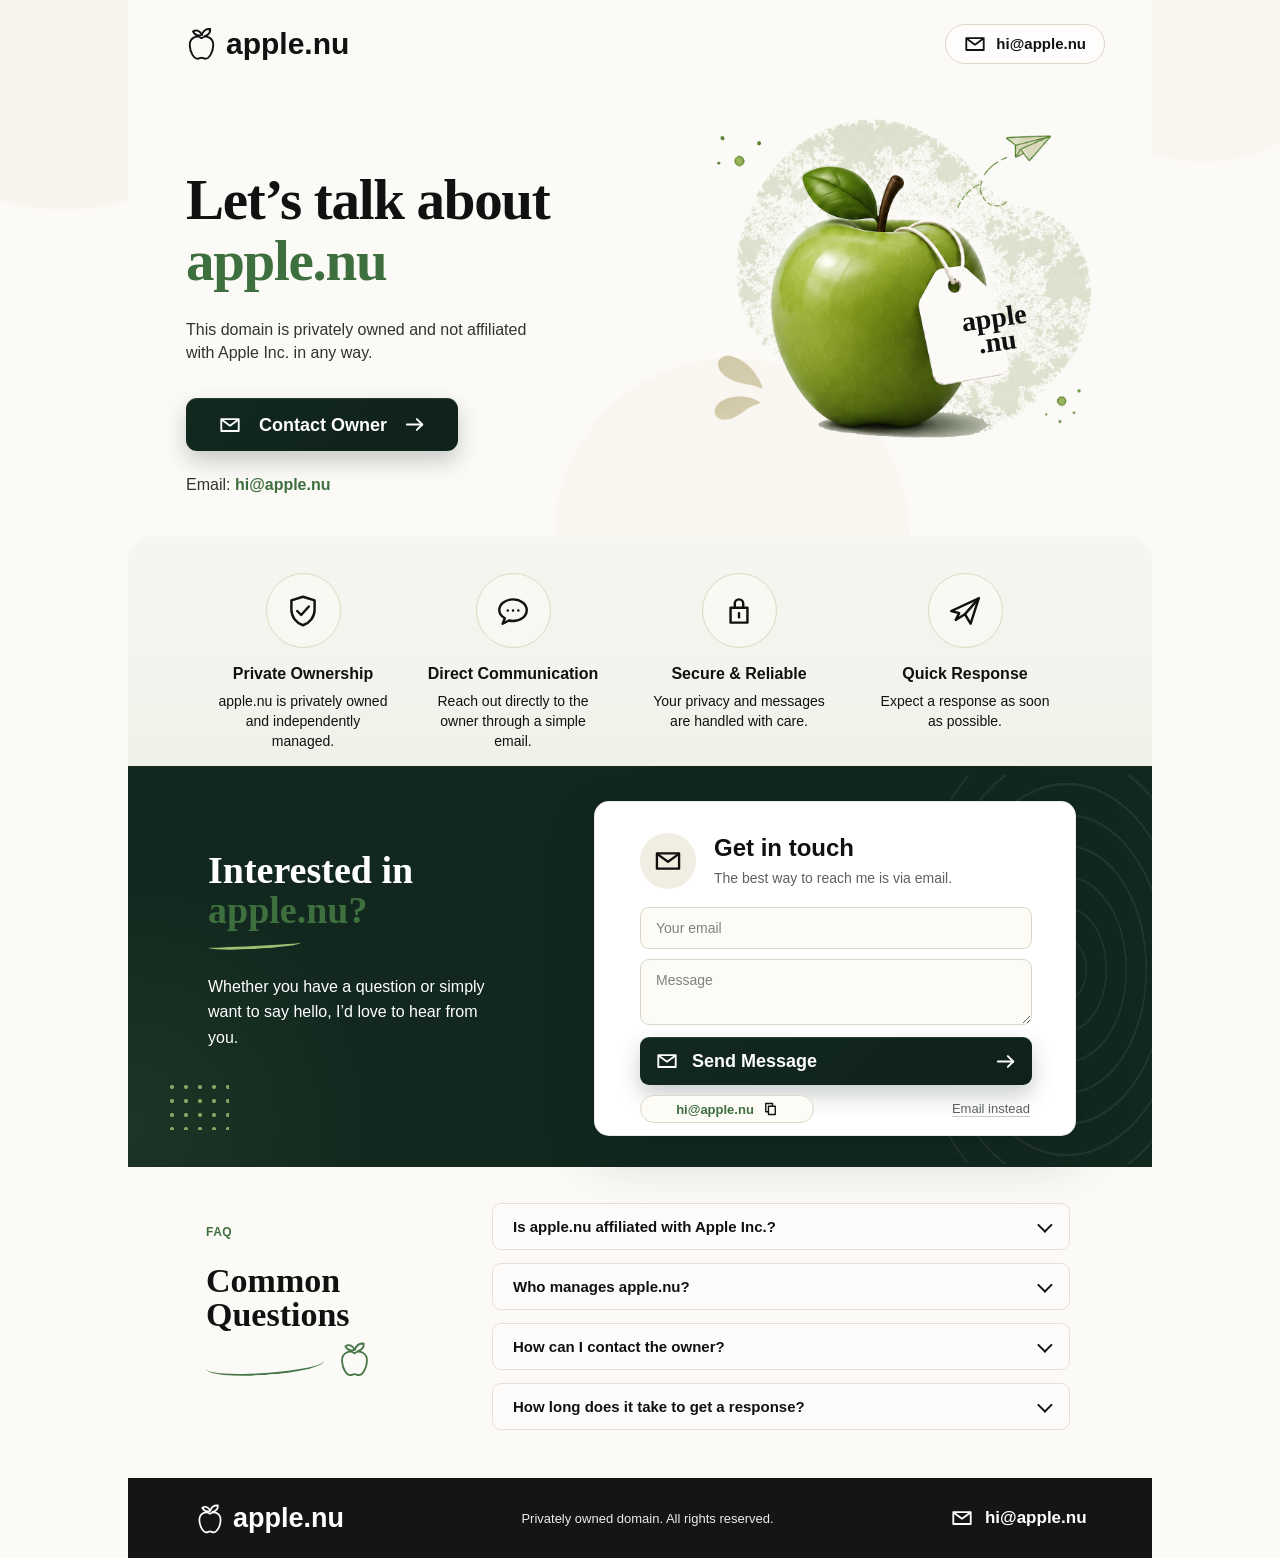
==== index.html @ dae60bd8 "Smooth FAQ accordion animation" ====
<!doctype html>
<html lang="en">
  <head>
    <meta charset="utf-8">
    <meta name="viewport" content="width=device-width, initial-scale=1">
    <meta name="color-scheme" content="light">
    <meta name="description" content="Apple.nu is privately owned and independently managed. Contact the owner directly by email or message.">
    <meta property="og:title" content="Apple.nu">
    <meta property="og:description" content="Apple.nu is privately owned and independently managed. Contact the owner directly.">
    <meta property="og:type" content="website">
    <meta property="og:url" content="https://apple.nu/">
    <meta name="twitter:card" content="summary">
    <meta name="twitter:title" content="Apple.nu">
    <meta name="twitter:description" content="Apple.nu is privately owned and independently managed. Contact the owner directly.">
    <title>Apple.nu</title>
    <link rel="stylesheet" href="style.css">
  </head>
  <body>
    <main class="page-shell">
      <section class="hero-section" aria-labelledby="hero-title">
        <nav class="header-nav" aria-label="Primary">
          <a class="brand-logo" href="/" aria-label="apple.nu home">
            <span class="brand-icon" aria-hidden="true">
              <svg viewBox="0 0 36 40" role="img">
                <path d="M18.7 8.4c1.7-4.1 5-6.2 9.4-5.8.2 4.2-2.2 7.2-6.6 8.2" />
                <path d="M18.7 9.3c-3.4-5-7-6.3-10.6-3.8 2.3 4.1 5.7 5.8 10.6 3.8Z" />
                <path d="M18 13.2c5.5-4.2 14.1-.2 13.6 8.7-.4 7.5-4.5 15.2-9.1 15.2-1.8 0-2.9-1.1-4.5-1.1s-2.7 1.1-4.5 1.1c-4.6 0-8.7-7.7-9.1-15.2-.5-8.9 8.1-12.9 13.6-8.7Z" />
              </svg>
            </span>
            <span>apple.nu</span>
          </a>

          <a class="top-email-pill" href="mailto:hi@apple.nu">
            <span class="mail-icon" aria-hidden="true">
              <svg viewBox="0 0 24 18">
                <path d="M2.5 2.5h19v13h-19z" />
                <path d="m3.5 3.5 8.5 6.2 8.5-6.2" />
              </svg>
            </span>
            <span>hi@apple.nu</span>
          </a>
        </nav>

        <div class="hero-grid">
          <div class="hero-copy">
            <h1 id="hero-title">
              <span class="hero-title-line">Let’s talk about</span>
              <span class="hero-title-domain">apple.nu</span>
            </h1>
            <p class="hero-description">
              This domain is privately owned and not affiliated with Apple Inc. in any way.
            </p>
            <a class="primary-button" href="mailto:hi@apple.nu">
              <span class="mail-icon" aria-hidden="true">
                <svg viewBox="0 0 24 18">
                  <path d="M2.5 2.5h19v13h-19z" />
                  <path d="m3.5 3.5 8.5 6.2 8.5-6.2" />
                </svg>
              </span>
              <span>Contact Owner</span>
              <span class="arrow-icon" aria-hidden="true">
                <svg viewBox="0 0 22 18">
                  <path d="M2 9h17" />
                  <path d="m13 3 6 6-6 6" />
                </svg>
              </span>
            </a>
            <p class="email-inline">Email: <a href="mailto:hi@apple.nu">hi@apple.nu</a></p>
          </div>

          <figure class="hero-illustration">
            <img src="src/assets/hero-illustration.png" alt="Green apple illustration with a paper tag">
            <span class="tag-text" aria-hidden="true">apple<br>.nu</span>
          </figure>
        </div>
      </section>

      <section class="trust-feature-band" aria-label="Trust features">
        <div class="feature-grid">
          <article class="feature-card">
            <span class="feature-icon" aria-hidden="true">
              <svg viewBox="0 0 36 36">
                <path d="M18 4.5 29 8v8.8c0 6.5-4.4 12.4-11 14.7-6.6-2.3-11-8.2-11-14.7V8l11-3.5Z" />
                <path d="m12.5 18 3.8 3.8 7.2-8.1" />
              </svg>
            </span>
            <h2>Private Ownership</h2>
            <p>apple.nu is privately owned and independently managed.</p>
          </article>

          <article class="feature-card">
            <span class="feature-icon" aria-hidden="true">
              <svg viewBox="0 0 36 36">
                <path d="M18 7c7.2 0 13 4.6 13 10.3 0 5.6-5.8 10.2-13 10.2-1.3 0-2.6-.1-3.8-.5l-6 3 2.1-5.1C7.1 23 5 20.3 5 17.3 5 11.6 10.8 7 18 7Z" />
                <path d="M13 17.5h.1M18 17.5h.1M23 17.5h.1" />
              </svg>
            </span>
            <h2>Direct Communication</h2>
            <p>Reach out directly to the owner through a simple email.</p>
          </article>

          <article class="feature-card">
            <span class="feature-icon" aria-hidden="true">
              <svg viewBox="0 0 36 36">
                <path d="M10 15h16v14H10z" />
                <path d="M14 15v-4a4 4 0 0 1 8 0v4" />
                <path d="M18 20v4" />
              </svg>
            </span>
            <h2>Secure &amp; Reliable</h2>
            <p>Your privacy and messages are handled with care.</p>
          </article>

          <article class="feature-card">
            <span class="feature-icon" aria-hidden="true">
              <svg viewBox="0 0 36 36">
                <path d="m5 18 26-12-7.7 24-5.4-9-8.7 5.4L12.5 20 5 18Z" />
                <path d="m18 21 13-15" />
              </svg>
            </span>
            <h2>Quick Response</h2>
            <p>Expect a response as soon as possible.</p>
          </article>
        </div>
      </section>

      <section class="dark-contact-section" aria-labelledby="dark-contact-title">
        <div class="dark-dots" aria-hidden="true"></div>
        <div class="contour-lines" aria-hidden="true"></div>
        <div class="dark-copy-block">
          <h2 id="dark-contact-title">Interested in <span>apple.nu?</span></h2>
          <span class="hand-underline" aria-hidden="true"></span>
          <p>Whether you have a question or simply want to say hello, I’d love to hear from you.</p>
        </div>

        <article class="contact-card" aria-labelledby="contact-card-title">
          <div class="contact-card-header">
            <span class="card-icon-circle" aria-hidden="true">
              <svg viewBox="0 0 24 18">
                <path d="M2.5 2.5h19v13h-19z" />
                <path d="m3.5 3.5 8.5 6.2 8.5-6.2" />
              </svg>
            </span>
            <div>
              <h2 id="contact-card-title">Get in touch</h2>
              <p>The best way to reach me is via email.</p>
            </div>
          </div>

          <form class="netlify-contact-form" name="contact" method="POST" data-netlify="true" netlify-honeypot="bot-field">
            <input type="hidden" name="form-name" value="contact">
            <p class="bot-field">
              <label>Leave this field empty <input name="bot-field"></label>
            </p>

            <div class="form-group">
              <label class="visually-hidden" for="contact-email">Your email</label>
              <input class="premium-input" id="contact-email" name="email" type="email" autocomplete="email" placeholder="Your email" required>
            </div>

            <div class="form-group">
              <label class="visually-hidden" for="contact-message">Message</label>
              <textarea class="premium-input premium-textarea" id="contact-message" name="message" placeholder="Message" required></textarea>
            </div>

            <button class="send-email-button" type="submit">
              <span class="mail-icon" aria-hidden="true">
                <svg viewBox="0 0 24 18">
                  <path d="M2.5 2.5h19v13h-19z" />
                  <path d="m3.5 3.5 8.5 6.2 8.5-6.2" />
                </svg>
              </span>
              <span>Send Message</span>
              <span class="arrow-icon" aria-hidden="true">
                <svg viewBox="0 0 22 18">
                  <path d="M2 9h17" />
                  <path d="m13 3 6 6-6 6" />
                </svg>
              </span>
            </button>
          </form>

          <div class="contact-card-footer">
            <button class="email-copy-field" type="button" data-copy-email="hi@apple.nu" aria-label="Copy hi@apple.nu">
              <span class="copy-email-text" aria-live="polite">hi@apple.nu</span>
              <span class="copy-icon" aria-hidden="true">
                <svg viewBox="0 0 22 22">
                  <path d="M8 7h10v12H8z" />
                  <path d="M4 3h10v4M4 3v12h4" />
                </svg>
              </span>
            </button>
            <a class="mailto-fallback" href="mailto:hi@apple.nu">Email instead</a>
          </div>
        </article>
      </section>

      <section class="faq-section" aria-labelledby="faq-title">
        <div class="faq-title-block">
          <p>FAQ</p>
          <h2 id="faq-title">Common Questions</h2>
          <span class="faq-scribble" aria-hidden="true"></span>
          <span class="faq-apple" aria-hidden="true">
            <svg viewBox="0 0 36 40">
              <path d="M18.7 8.4c1.7-4.1 5-6.2 9.4-5.8.2 4.2-2.2 7.2-6.6 8.2" />
              <path d="M18.7 9.3c-3.4-5-7-6.3-10.6-3.8 2.3 4.1 5.7 5.8 10.6 3.8Z" />
              <path d="M18 13.2c5.5-4.2 14.1-.2 13.6 8.7-.4 7.5-4.5 15.2-9.1 15.2-1.8 0-2.9-1.1-4.5-1.1s-2.7 1.1-4.5 1.1c-4.6 0-8.7-7.7-9.1-15.2-.5-8.9 8.1-12.9 13.6-8.7Z" />
            </svg>
          </span>
        </div>

        <div class="faq-list">
          <details class="faq-item" data-faq-item>
            <summary class="faq-question">Is apple.nu affiliated with Apple Inc.?</summary>
            <div class="faq-answer" data-faq-answer>
              <p>No. apple.nu is privately owned and is not affiliated with Apple Inc. in any way.</p>
            </div>
          </details>
          <details class="faq-item" data-faq-item>
            <summary class="faq-question">Who manages apple.nu?</summary>
            <div class="faq-answer" data-faq-answer>
              <p>The domain is privately owned and independently managed.</p>
            </div>
          </details>
          <details class="faq-item" data-faq-item>
            <summary class="faq-question">How can I contact the owner?</summary>
            <div class="faq-answer" data-faq-answer>
              <p>Send an email to hi@apple.nu and your message will reach the owner directly.</p>
            </div>
          </details>
          <details class="faq-item" data-faq-item>
            <summary class="faq-question">How long does it take to get a response?</summary>
            <div class="faq-answer" data-faq-answer>
              <p>Response time can vary, but messages are reviewed as soon as possible.</p>
            </div>
          </details>
        </div>
      </section>

      <footer class="site-footer">
        <a class="footer-brand" href="/" aria-label="apple.nu home">
          <span class="brand-icon" aria-hidden="true">
            <svg viewBox="0 0 36 40" role="img">
              <path d="M18.7 8.4c1.7-4.1 5-6.2 9.4-5.8.2 4.2-2.2 7.2-6.6 8.2" />
              <path d="M18.7 9.3c-3.4-5-7-6.3-10.6-3.8 2.3 4.1 5.7 5.8 10.6 3.8Z" />
              <path d="M18 13.2c5.5-4.2 14.1-.2 13.6 8.7-.4 7.5-4.5 15.2-9.1 15.2-1.8 0-2.9-1.1-4.5-1.1s-2.7 1.1-4.5 1.1c-4.6 0-8.7-7.7-9.1-15.2-.5-8.9 8.1-12.9 13.6-8.7Z" />
            </svg>
          </span>
          <span>apple.nu</span>
        </a>
        <p>Privately owned domain. All rights reserved.</p>
        <a class="footer-email" href="mailto:hi@apple.nu">
          <span class="mail-icon" aria-hidden="true">
            <svg viewBox="0 0 24 18">
              <path d="M2.5 2.5h19v13h-19z" />
              <path d="m3.5 3.5 8.5 6.2 8.5-6.2" />
            </svg>
          </span>
          <span>hi@apple.nu</span>
        </a>
      </footer>
    </main>
    <script>
      const copyEmailButton = document.querySelector("[data-copy-email]");

      if (copyEmailButton) {
        const email = copyEmailButton.dataset.copyEmail;
        const label = copyEmailButton.querySelector(".copy-email-text");
        let resetTimer;

        copyEmailButton.addEventListener("click", async () => {
          if (navigator.clipboard && window.isSecureContext) {
            try {
              await navigator.clipboard.writeText(email);
              label.textContent = "Copied";
              window.clearTimeout(resetTimer);
              resetTimer = window.setTimeout(() => {
                label.textContent = email;
              }, 1800);
              return;
            } catch (error) {
              label.textContent = email;
            }
          }

          window.location.href = `mailto:${email}`;
        });
      }

      const faqItems = Array.from(document.querySelectorAll("[data-faq-item]"));
      const reducedMotion = window.matchMedia("(prefers-reduced-motion: reduce)");

      const closeFaq = (item) => {
        const answer = item.querySelector("[data-faq-answer]");
        if (!answer || !item.open) return Promise.resolve();

        return new Promise((resolve) => {
          let fallbackTimer;
          let onTransitionEnd = () => {};

          const finishClose = () => {
            window.clearTimeout(fallbackTimer);
            answer.removeEventListener("transitionend", onTransitionEnd);
            item.removeAttribute("open");
            item.removeAttribute("data-faq-animating");
            answer.style.height = "";
            answer.style.opacity = "";
            answer.style.transform = "";
            resolve();
          };

          onTransitionEnd = (event) => {
            if (event.propertyName === "height") {
              finishClose();
            }
          };

          if (reducedMotion.matches) {
            finishClose();
            return;
          }

          item.setAttribute("data-faq-animating", "closing");
          answer.style.height = `${answer.scrollHeight}px`;
          answer.style.opacity = "1";
          answer.style.transform = "translateY(0)";

          answer.addEventListener("transitionend", onTransitionEnd);

          requestAnimationFrame(() => {
            answer.style.height = "0px";
            answer.style.opacity = "0";
            answer.style.transform = "translateY(-4px)";
          });

          fallbackTimer = window.setTimeout(finishClose, 360);
        });
      };

      const openFaq = (item) => {
        const answer = item.querySelector("[data-faq-answer]");
        if (!answer || item.open) return Promise.resolve();

        return new Promise((resolve) => {
          let fallbackTimer;
          let onTransitionEnd = () => {};

          const finishOpen = () => {
            window.clearTimeout(fallbackTimer);
            answer.removeEventListener("transitionend", onTransitionEnd);
            item.removeAttribute("data-faq-animating");
            answer.style.height = "auto";
            answer.style.opacity = "";
            answer.style.transform = "";
            resolve();
          };

          onTransitionEnd = (event) => {
            if (event.propertyName === "height") {
              finishOpen();
            }
          };

          item.setAttribute("open", "");

          if (reducedMotion.matches) {
            finishOpen();
            return;
          }

          item.setAttribute("data-faq-animating", "opening");
          answer.style.height = "0px";
          answer.style.opacity = "0";
          answer.style.transform = "translateY(-4px)";

          answer.addEventListener("transitionend", onTransitionEnd);

          requestAnimationFrame(() => {
            answer.style.height = `${answer.scrollHeight}px`;
            answer.style.opacity = "1";
            answer.style.transform = "translateY(0)";
          });

          fallbackTimer = window.setTimeout(finishOpen, 360);
        });
      };

      let faqAnimationQueue = Promise.resolve();

      faqItems.forEach((item) => {
        const summary = item.querySelector("summary");
        if (!summary) return;

        summary.addEventListener("click", (event) => {
          event.preventDefault();

          faqAnimationQueue = faqAnimationQueue.then(async () => {
            const otherOpenItems = faqItems.filter((otherItem) => otherItem !== item && otherItem.open);
            await Promise.all(otherOpenItems.map(closeFaq));

            if (item.open) {
              await closeFaq(item);
            } else {
              await openFaq(item);
            }
          });
        });
      });
    </script>
  </body>
</html>
---- style.css ----
:root {
  --color-bg: #fcfaf7;
  --color-bg-warm: #f8f3ec;
  --color-surface: #ffffff;
  --color-surface-warm: #f9f8f3;
  --color-feature-band: #f0f2ea;
  --color-feature-band-alt: #e9eee1;
  --color-dark: #12281f;
  --color-dark-alt: #0e211a;
  --color-dark-sample: #172a23;
  --color-footer: #141515;
  --color-text: #111111;
  --color-text-soft: #2e3431;
  --color-text-muted: #5c625d;
  --color-text-inverse: #ffffff;
  --color-green: #3e6f3e;
  --color-green-dark: #143427;
  --color-green-light: #9bc172;
  --color-green-pale: #dde7d1;
  --color-beige: #f1ede3;
  --color-beige-border: #dad8c9;
  --color-paper: #fdfbf6;
  --color-accent-blue: #9ab7c5;
  --color-border: rgba(21, 38, 30, 0.14);
  --color-border-light: rgba(0, 0, 0, 0.08);
  --font-display: Georgia, "Times New Roman", Times, serif;
  --font-body: -apple-system, BlinkMacSystemFont, "Segoe UI", Roboto, Helvetica, Arial, sans-serif;
  --radius-xs: 8px;
  --radius-sm: 12px;
  --radius-md: 16px;
  --radius-lg: 24px;
  --radius-xl: 30px;
  --radius-pill: 999px;
  --shadow-soft: 0 10px 35px rgba(15, 35, 26, 0.08);
  --shadow-card: 0 20px 55px rgba(10, 25, 20, 0.18), 0 2px 8px rgba(0, 0, 0, 0.06);
  --shadow-button: 0 10px 22px rgba(8, 32, 22, 0.22), inset 0 1px 0 rgba(255, 255, 255, 0.1);
  color: var(--color-text);
  background: var(--color-bg);
  font-family: var(--font-body);
  font-size: 16px;
  text-rendering: optimizeLegibility;
  -webkit-font-smoothing: antialiased;
}

* {
  box-sizing: border-box;
}

html {
  min-height: 100%;
  background: var(--color-bg);
}

body {
  min-height: 100vh;
  margin: 0;
  background:
    radial-gradient(circle at 5% 0%, rgba(248, 243, 236, 0.88) 0 13rem, transparent 13.2rem),
    radial-gradient(circle at 94% 0%, rgba(248, 243, 236, 0.74) 0 10rem, transparent 10.2rem),
    var(--color-bg);
}

a {
  color: inherit;
}

svg {
  display: block;
  width: 100%;
  height: 100%;
  fill: none;
  stroke: currentColor;
  stroke-width: 2;
  stroke-linecap: round;
  stroke-linejoin: round;
}

.page-shell {
  width: min(100%, 1024px);
  margin: 0 auto;
  overflow: hidden;
  background: var(--color-bg);
}

.hero-section {
  position: relative;
  height: 536px;
  padding: 23px 47px 42px 58px;
  background:
    radial-gradient(circle at 59% 100%, rgba(248, 243, 236, 0.62) 0 11rem, transparent 11.2rem),
    var(--color-bg);
}

.header-nav {
  height: 42px;
  display: flex;
  align-items: center;
  justify-content: space-between;
}

.brand-logo,
.footer-brand {
  display: inline-flex;
  align-items: center;
  gap: 9px;
  color: var(--color-text);
  font-size: 30px;
  font-weight: 800;
  line-height: 1;
  letter-spacing: 0;
  text-decoration: none;
}

.brand-icon {
  width: 31px;
  height: 38px;
  flex: 0 0 auto;
}

.brand-icon svg {
  stroke-width: 2.2;
}

.top-email-pill {
  min-width: 151px;
  min-height: 40px;
  display: inline-flex;
  align-items: center;
  justify-content: center;
  gap: 10px;
  padding: 0 18px;
  border: 1px solid var(--color-beige-border);
  border-radius: var(--radius-pill);
  color: var(--color-text);
  font-size: 15px;
  font-weight: 700;
  line-height: 1.2;
  text-decoration: none;
  background: rgba(255, 255, 255, 0.48);
}

.mail-icon {
  width: 22px;
  height: 18px;
  flex: 0 0 auto;
}

.hero-grid {
  display: grid;
  grid-template-columns: 430px 430px;
  gap: 60px;
  align-items: start;
  margin-top: 104px;
}

.hero-copy {
  width: 430px;
}

.hero-copy h1 {
  width: 425px;
  margin: 0;
  color: var(--color-text);
  font-family: var(--font-display);
  font-size: 57px;
  font-weight: 800;
  line-height: 1.07;
  letter-spacing: -1.3px;
}

.hero-copy h1 span {
  display: block;
}

.hero-title-line {
  white-space: nowrap;
}

.hero-title-domain,
.dark-copy-block h2 span,
.email-inline a,
.faq-title-block p {
  color: var(--color-green);
}

.hero-description {
  width: 370px;
  margin: 27px 0 0;
  color: var(--color-text-soft);
  font-size: 16px;
  font-weight: 400;
  line-height: 1.45;
}

.primary-button,
.send-email-button {
  display: inline-flex;
  align-items: center;
  justify-content: center;
  border: 0;
  border-radius: 11px;
  background: linear-gradient(135deg, var(--color-dark), var(--color-dark-alt));
  box-shadow: var(--shadow-button);
  color: var(--color-text-inverse);
  font-family: var(--font-body);
  font-size: 18px;
  font-weight: 700;
  line-height: 1;
  text-decoration: none;
  cursor: pointer;
  transition: transform 160ms ease, box-shadow 160ms ease, opacity 160ms ease;
}

.primary-button {
  width: 272px;
  height: 53px;
  gap: 18px;
  margin-top: 34px;
}

.arrow-icon {
  width: 20px;
  height: 19px;
  flex: 0 0 auto;
}

.primary-button:hover,
.send-email-button:hover,
.top-email-pill:hover,
.footer-email:hover,
.email-copy-field:hover {
  transform: translateY(-2px);
}

.primary-button:active,
.send-email-button:active,
.top-email-pill:active,
.footer-email:active,
.email-copy-field:active {
  transform: translateY(1px) scale(0.99);
  opacity: 0.92;
}

.primary-button:focus-visible,
.send-email-button:focus-visible,
.top-email-pill:focus-visible,
.footer-email:focus-visible,
.email-copy-field:focus-visible,
.premium-input:focus-visible,
.brand-logo:focus-visible,
.footer-brand:focus-visible,
.email-inline a:focus-visible {
  outline: 3px solid rgba(74, 119, 68, 0.35);
  outline-offset: 3px;
}

.email-inline {
  margin: 24px 0 0;
  color: var(--color-text-soft);
  font-size: 16px;
  line-height: 1.25;
}

.email-inline a {
  font-weight: 700;
  text-decoration: none;
}

.hero-illustration {
  position: relative;
  width: 430px;
  height: 355px;
  margin: -54px 0 0;
}

.hero-illustration img {
  position: absolute;
  inset: -44px -18px auto auto;
  width: 455px;
  height: 455px;
  object-fit: contain;
}

.tag-text {
  position: absolute;
  right: 78px;
  top: 191px;
  transform: rotate(-8deg);
  color: var(--color-text);
  font-family: var(--font-display);
  font-size: 28px;
  font-weight: 800;
  line-height: 0.85;
  letter-spacing: 0;
  text-align: center;
  pointer-events: none;
}

.trust-feature-band {
  height: 230px;
  padding: 37px 89px 42px 85px;
  border-radius: var(--radius-lg) var(--radius-lg) 0 0;
  background:
    linear-gradient(180deg, rgba(255, 255, 255, 0.32), transparent),
    var(--color-feature-band);
}

.feature-grid {
  display: grid;
  grid-template-columns: 160px 176px 176px 160px;
  gap: 50px;
  align-items: start;
}

.feature-card {
  display: grid;
  justify-items: center;
  text-align: center;
}

.feature-icon {
  width: 75px;
  height: 75px;
  display: grid;
  place-items: center;
  border: 1px solid #d8ddbf;
  border-radius: var(--radius-pill);
  background: rgba(253, 251, 246, 0.62);
  color: var(--color-text);
}

.feature-icon svg {
  width: 38px;
  height: 38px;
  stroke-width: 2.3;
}

.feature-card h2 {
  margin: 17px 0 0;
  color: var(--color-text);
  font-size: 16px;
  font-weight: 800;
  line-height: 1.15;
}

.feature-card p {
  width: 180px;
  margin: 9px 0 0;
  color: var(--color-text);
  font-size: 14px;
  line-height: 1.42;
}

.dark-contact-section {
  position: relative;
  height: 401px;
  display: grid;
  grid-template-columns: 320px 482px;
  gap: 66px;
  padding: 35px 76px 31px 80px;
  background:
    radial-gradient(circle at 0% 90%, rgba(155, 193, 114, 0.08), transparent 16rem),
    var(--color-dark);
  color: var(--color-text-inverse);
}

.dark-copy-block {
  margin-top: 50px;
}

.dark-copy-block h2 {
  width: 285px;
  margin: 0;
  font-family: var(--font-display);
  font-size: 38px;
  font-weight: 800;
  line-height: 1.05;
  letter-spacing: 0;
}

.hand-underline {
  display: block;
  width: 93px;
  height: 8px;
  margin-top: 10px;
  border-bottom: 3px solid var(--color-green-light);
  border-radius: 50%;
  transform: rotate(-3deg);
}

.dark-copy-block p {
  width: 302px;
  margin: 25px 0 0;
  font-size: 16px;
  line-height: 1.6;
}

.dark-dots {
  position: absolute;
  left: 37px;
  bottom: 37px;
  width: 64px;
  height: 50px;
  opacity: 0.8;
  background-image: radial-gradient(circle, var(--color-green-light) 2px, transparent 2.2px);
  background-size: 14px 14px;
}

.contour-lines {
  position: absolute;
  right: -40px;
  top: 9px;
  width: 250px;
  height: 389px;
  opacity: 0.2;
  background:
    repeating-radial-gradient(ellipse at center, transparent 0 18px, rgba(255,255,255,0.34) 19px 20px);
}

.contact-card {
  position: relative;
  z-index: 1;
  width: 482px;
  height: 335px;
  padding: 31px 45px 22px;
  border: 1px solid var(--color-border-light);
  border-radius: 15px;
  background: var(--color-surface);
  box-shadow: var(--shadow-card);
  color: var(--color-text);
}

.contact-card-header {
  display: flex;
  align-items: center;
  gap: 18px;
}

.card-icon-circle {
  width: 56px;
  height: 56px;
  display: grid;
  place-items: center;
  flex: 0 0 auto;
  border-radius: var(--radius-pill);
  background: var(--color-beige);
  color: var(--color-text);
}

.card-icon-circle svg {
  width: 28px;
  height: 22px;
}

.contact-card h2 {
  margin: 0;
  font-size: 24px;
  font-weight: 800;
  line-height: 1.1;
}

.contact-card-header p {
  margin: 9px 0 0;
  color: var(--color-text-muted);
  font-size: 14px;
  line-height: 1.25;
}

.netlify-contact-form {
  display: grid;
  gap: 10px;
  margin-top: 18px;
}

.bot-field,
.visually-hidden {
  position: absolute;
  width: 1px;
  height: 1px;
  padding: 0;
  margin: -1px;
  border: 0;
  overflow: hidden;
  clip: rect(0 0 0 0);
  white-space: nowrap;
}

.form-group {
  margin: 0;
}

.premium-input {
  width: 392px;
  height: 42px;
  display: block;
  padding: 0 15px;
  border: 1px solid var(--color-beige-border);
  border-radius: 9px;
  appearance: none;
  background: var(--color-paper);
  color: var(--color-text);
  font: 500 14px/1.35 var(--font-body);
  transition: border-color 160ms ease, background 160ms ease, box-shadow 160ms ease;
}

.premium-textarea {
  height: 66px;
  min-height: 66px;
  max-height: 96px;
  padding-top: 11px;
  resize: vertical;
}

.premium-input::placeholder {
  color: rgba(92, 98, 93, 0.78);
}

.premium-input:hover,
.premium-input:focus {
  border-color: rgba(62, 111, 62, 0.45);
  background: #fbfcf8;
}

.premium-input:focus {
  outline: 0;
  box-shadow: 0 0 0 3px rgba(62, 111, 62, 0.1);
}

.premium-input:focus-visible {
  outline: 3px solid rgba(74, 119, 68, 0.35);
  outline-offset: 2px;
}

.copy-icon {
  width: 15px;
  height: 16px;
  color: var(--color-text);
}

.send-email-button {
  width: 392px;
  height: 48px;
  gap: 14px;
  margin-top: 2px;
  padding: 0 16px;
  border-radius: 9px;
}

.send-email-button .arrow-icon {
  margin-left: auto;
}

.contact-card-footer {
  display: flex;
  align-items: center;
  justify-content: space-between;
  gap: 12px;
  margin-top: 10px;
}

.email-copy-field {
  width: auto;
  min-width: 174px;
  height: 28px;
  display: inline-flex;
  align-items: center;
  justify-content: center;
  gap: 9px;
  padding: 0 11px;
  border: 1px solid var(--color-beige-border);
  border-radius: var(--radius-pill);
  background: var(--color-paper);
  color: var(--color-green);
  font: 700 13px/1 var(--font-body);
  cursor: pointer;
  transition: transform 160ms ease, border-color 160ms ease, background 160ms ease, box-shadow 160ms ease;
}

.email-copy-field:hover {
  border-color: rgba(62, 111, 62, 0.45);
  background: #fbfcf8;
}

.mailto-fallback,
.helper-text {
  color: var(--color-text-muted);
  font-size: 13px;
  line-height: 1.3;
}

.mailto-fallback {
  text-decoration-color: rgba(92, 98, 93, 0.34);
  text-underline-offset: 0.25em;
}

.helper-text {
  margin: 16px 0 0;
  text-align: center;
}

.faq-section {
  min-height: 289px;
  display: grid;
  grid-template-columns: 190px 580px;
  gap: 96px;
  align-items: start;
  padding: 36px 80px 48px 78px;
  background: var(--color-bg);
  overflow: visible;
}

.faq-title-block {
  position: relative;
  isolation: isolate;
  min-height: 188px;
  padding-top: 22px;
  overflow: visible;
}

.faq-title-block p {
  position: relative;
  z-index: 2;
  margin: 0 0 25px;
  font-size: 12px;
  font-weight: 800;
  line-height: 1.2;
  letter-spacing: 0.5px;
  text-transform: uppercase;
}

.faq-title-block h2 {
  position: relative;
  z-index: 2;
  margin: 0;
  font-family: var(--font-display);
  font-size: 34px;
  font-weight: 800;
  line-height: 1;
  letter-spacing: 0;
}

.faq-scribble {
  position: absolute;
  z-index: 1;
  left: 0;
  top: 152px;
  width: 118px;
  height: 20px;
  display: block;
  border-bottom: 2px solid var(--color-green);
  border-radius: 50%;
  opacity: 0.95;
  pointer-events: none;
  transform: rotate(-4deg);
}

.faq-apple {
  position: absolute;
  z-index: 1;
  left: 132px;
  top: 136px;
  width: 33px;
  height: 41px;
  display: block;
  color: var(--color-green);
  opacity: 0.95;
  pointer-events: none;
}

.faq-apple svg {
  width: 100%;
  height: 100%;
}

.faq-list {
  display: grid;
  gap: 13px;
  height: auto;
  align-content: start;
  overflow: visible;
}

.faq-list details {
  width: 578px;
  max-width: 100%;
  height: auto;
  border: 1px solid #e5e0d7;
  border-radius: 9px;
  background: rgba(255, 255, 255, 0.55);
  color: var(--color-text);
  overflow: hidden;
}

.faq-list summary,
.faq-question {
  min-height: 45px;
  display: flex;
  align-items: center;
  justify-content: space-between;
  padding: 13px 20px;
  cursor: pointer;
  font-size: 15px;
  font-weight: 700;
  line-height: 1.2;
  list-style: none;
}

.faq-list summary::-webkit-details-marker {
  display: none;
}

.faq-item summary:focus {
  outline: none;
}

.faq-item summary:focus-visible {
  outline: 2px solid rgba(64, 115, 70, 0.35);
  outline-offset: 4px;
  border-radius: 12px;
}

.faq-list summary::after {
  content: "";
  width: 9px;
  height: 9px;
  border-right: 2px solid currentColor;
  border-bottom: 2px solid currentColor;
  transform: rotate(45deg) translateY(-2px);
  transition: transform 220ms cubic-bezier(0.22, 1, 0.36, 1);
}

.faq-list details[open] summary::after {
  transform: rotate(225deg) translateY(-2px);
}

.faq-answer {
  height: 0;
  overflow: hidden;
  opacity: 0;
  transform: translateY(-4px);
  transition:
    height 260ms cubic-bezier(0.22, 1, 0.36, 1),
    opacity 180ms ease,
    transform 220ms ease;
  will-change: height, opacity, transform;
}

.faq-list details[open] .faq-answer {
  height: auto;
  opacity: 1;
  transform: translateY(0);
}

.faq-answer p {
  margin: 0;
  padding: 0 20px 15px;
  color: var(--color-text-muted);
  font-size: 14px;
  line-height: 1.45;
}

@media (prefers-reduced-motion: reduce) {
  .faq-answer,
  .faq-list summary::after {
    transition: none;
  }

  .faq-answer {
    transform: none;
  }
}

.site-footer {
  position: relative;
  inset: auto;
  min-height: 80px;
  height: auto;
  display: flex;
  align-items: center;
  justify-content: space-between;
  margin-top: 0;
  padding: 23px 61px 22px 68px;
  transform: none;
  background: var(--color-footer);
  color: var(--color-text-inverse);
}

.site-footer p {
  margin: 0;
  font-size: 13px;
  line-height: 1.2;
  opacity: 0.92;
}

.footer-brand {
  color: var(--color-text-inverse);
  font-size: 27px;
}

.footer-brand .brand-icon {
  width: 28px;
  height: 34px;
}

.footer-email {
  display: inline-flex;
  align-items: center;
  gap: 12px;
  min-width: 140px;
  color: var(--color-text-inverse);
  font-size: 17px;
  font-weight: 700;
  line-height: 1.2;
  text-decoration: none;
  transition: transform 160ms ease, opacity 160ms ease;
}

.error-page {
  min-height: 100vh;
  display: grid;
  align-content: start;
  justify-items: center;
  gap: 92px;
  padding: 30px 24px;
  background:
    radial-gradient(circle at 50% 35%, rgba(221, 231, 209, 0.55), transparent 18rem),
    var(--color-bg);
}

.error-panel {
  width: min(100%, 430px);
  display: grid;
  justify-items: center;
  padding: 48px 36px;
  border: 1px solid var(--color-border);
  border-radius: var(--radius-lg);
  background: rgba(255, 255, 255, 0.68);
  box-shadow: var(--shadow-soft);
  text-align: center;
}

.error-panel p {
  margin: 0 0 14px;
  color: var(--color-green);
  font-size: 13px;
  font-weight: 800;
  line-height: 1;
  letter-spacing: 0.08em;
}

.error-panel h1 {
  margin: 0 0 28px;
  font-family: var(--font-display);
  font-size: 42px;
  line-height: 1.05;
}

.error-panel .primary-button {
  margin-top: 0;
}

.error-email {
  margin-top: 22px;
  color: var(--color-green);
  font-size: 15px;
  font-weight: 700;
  text-decoration: none;
}

@media (max-width: 1023px) {
  .hero-section {
    height: auto;
    padding: 23px 40px 48px;
  }

  .hero-grid {
    grid-template-columns: minmax(0, 1fr) 360px;
    gap: 32px;
  }

  .hero-copy,
  .hero-copy h1,
  .hero-description {
    width: auto;
  }

  .hero-copy h1 {
    font-size: 50px;
  }

  .hero-illustration {
    width: 360px;
    height: 330px;
  }

  .hero-illustration img {
    width: 390px;
    height: 390px;
  }

  .tag-text {
    right: 58px;
    top: 174px;
    font-size: 24px;
  }

  .trust-feature-band {
    height: auto;
    padding: 36px 48px 44px;
  }

  .feature-grid {
    grid-template-columns: repeat(2, minmax(220px, 1fr));
    gap: 34px;
  }

  .feature-card p {
    width: min(100%, 230px);
  }

  .dark-contact-section,
  .faq-section {
    grid-template-columns: 1fr;
    gap: 32px;
    height: auto;
  }

  .dark-contact-section {
    padding: 54px 48px;
  }

  .dark-copy-block {
    margin-top: 0;
  }

  .contact-card,
  .premium-input,
  .send-email-button {
    width: 100%;
  }

  .contact-card {
    height: auto;
  }

  .faq-section {
    padding: 48px;
    min-height: auto;
  }

  .faq-title-block {
    min-height: 150px;
  }

  .faq-scribble {
    top: 116px;
  }

  .faq-apple {
    left: 136px;
    top: 100px;
  }

  .faq-list details {
    width: 100%;
  }
}

@media (max-width: 767px) {
  body {
    background: var(--color-bg);
  }

  .hero-section {
    padding: 20px 20px 44px;
  }

  .header-nav {
    gap: 16px;
  }

  .brand-logo {
    font-size: 24px;
  }

  .brand-icon {
    width: 27px;
    height: 33px;
  }

  .top-email-pill {
    min-width: 0;
    padding: 0 14px;
    font-size: 13px;
  }

  .hero-grid {
    grid-template-columns: 1fr;
    gap: 30px;
    margin-top: 64px;
  }

  .hero-copy h1 {
    max-width: 340px;
    font-size: 46px;
    line-height: 1.05;
  }

  .hero-title-line {
    white-space: normal;
  }

  .hero-description {
    max-width: 330px;
    margin-top: 24px;
  }

  .primary-button {
    width: min(100%, 320px);
  }

  .hero-illustration {
    width: min(100%, 360px);
    height: 300px;
    margin: 0 auto;
  }

  .hero-illustration img {
    inset: -45px auto auto 50%;
    width: 360px;
    height: 360px;
    transform: translateX(-50%);
  }

  .tag-text {
    right: 78px;
    top: 158px;
    font-size: 21px;
  }

  .trust-feature-band {
    padding: 34px 20px 40px;
  }

  .feature-grid {
    grid-template-columns: 1fr;
    gap: 28px;
  }

  .dark-contact-section {
    padding: 46px 20px;
  }

  .dark-copy-block h2,
  .dark-copy-block p {
    width: auto;
  }

  .contact-card {
    padding: 24px;
  }

  .contact-card-header {
    align-items: flex-start;
  }

  .premium-input {
    height: 44px;
  }

  .premium-textarea {
    height: 74px;
    min-height: 74px;
  }

  .contact-card-footer {
    align-items: flex-start;
    flex-direction: column;
    gap: 10px;
  }

  .email-copy-field {
    min-width: 0;
    height: 30px;
    padding: 0 12px;
    font-size: 13px;
  }

  .send-email-button {
    height: 50px;
  }

  .faq-section {
    padding: 42px 20px;
  }

  .faq-title-block {
    padding-top: 0;
    min-height: auto;
  }

  .faq-scribble,
  .faq-apple {
    display: none;
  }

  .site-footer {
    height: auto;
    flex-direction: column;
    gap: 18px;
    padding: 28px 20px;
    text-align: center;
  }
}
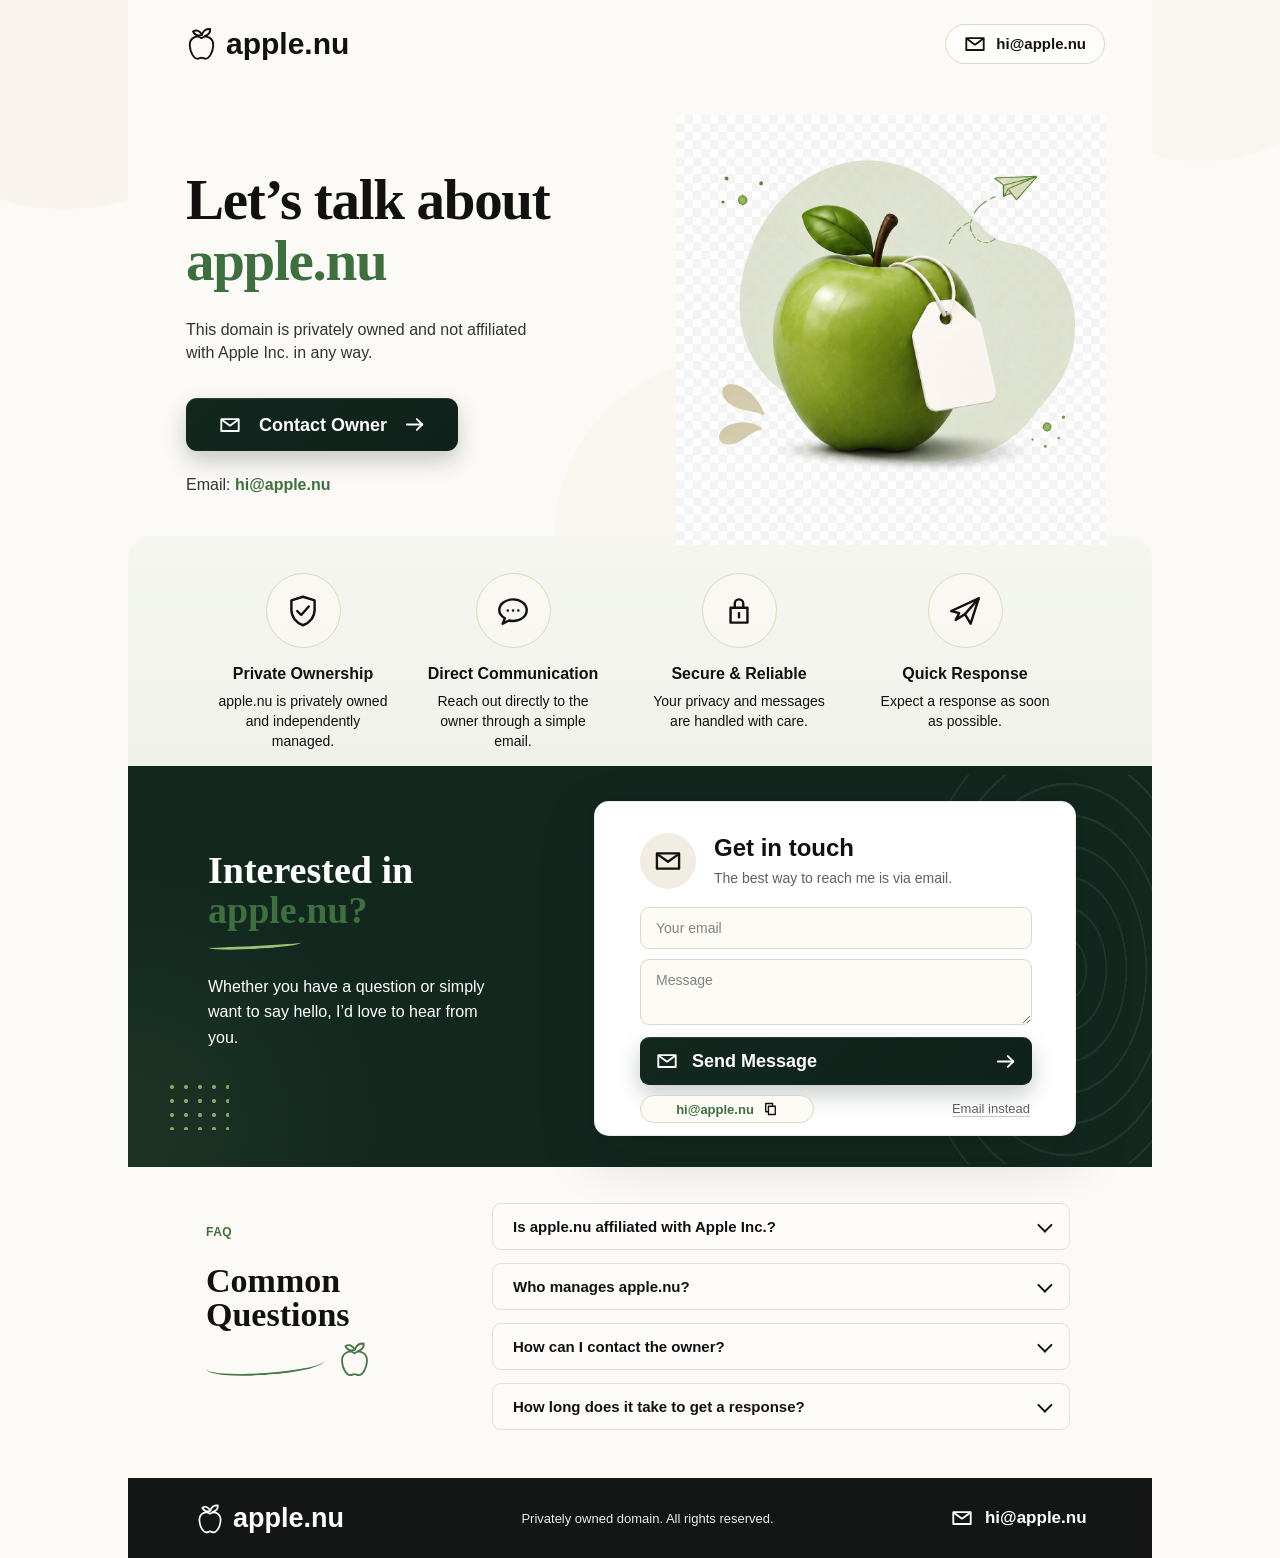
==== commit 1d3e5c37: "Restore original hero illustration and remove image artifacts" ====
--- a/index.html
+++ b/index.html
@@ -69,8 +69,7 @@
           </div>
 
           <figure class="hero-illustration">
-            <img src="src/assets/hero-illustration.png" alt="Green apple illustration with a paper tag">
-            <span class="tag-text" aria-hidden="true">apple<br>.nu</span>
+            <img src="src/assets/hero-illustration.png" alt="Apple.nu hero illustration">
           </figure>
         </div>
       </section>
--- a/style.css
+++ b/style.css
@@ -267,33 +267,24 @@
 }
 
 .hero-illustration {
-  position: relative;
-  width: 430px;
-  height: 355px;
+  width: 100%;
+  max-width: 455px;
+  display: flex;
+  align-items: center;
+  justify-content: center;
   margin: -54px 0 0;
 }
 
 .hero-illustration img {
-  position: absolute;
-  inset: -44px -18px auto auto;
-  width: 455px;
-  height: 455px;
+  display: block;
+  width: 100%;
+  max-width: 455px;
+  height: auto;
   object-fit: contain;
-}
-
-.tag-text {
-  position: absolute;
-  right: 78px;
-  top: 191px;
-  transform: rotate(-8deg);
-  color: var(--color-text);
-  font-family: var(--font-display);
-  font-size: 28px;
-  font-weight: 800;
-  line-height: 0.85;
-  letter-spacing: 0;
-  text-align: center;
-  pointer-events: none;
+  filter: none;
+  opacity: 1;
+  mix-blend-mode: normal;
+  transform: none;
 }
 
 .trust-feature-band {
@@ -889,19 +880,11 @@
   }
 
   .hero-illustration {
-    width: 360px;
-    height: 330px;
+    max-width: 390px;
   }
 
   .hero-illustration img {
-    width: 390px;
-    height: 390px;
-  }
-
-  .tag-text {
-    right: 58px;
-    top: 174px;
-    font-size: 24px;
+    max-width: 390px;
   }
 
   .trust-feature-band {
@@ -1021,21 +1004,12 @@
 
   .hero-illustration {
     width: min(100%, 360px);
-    height: 300px;
+    max-width: 360px;
     margin: 0 auto;
   }
 
   .hero-illustration img {
-    inset: -45px auto auto 50%;
-    width: 360px;
-    height: 360px;
-    transform: translateX(-50%);
-  }
-
-  .tag-text {
-    right: 78px;
-    top: 158px;
-    font-size: 21px;
+    max-width: 360px;
   }
 
   .trust-feature-band {
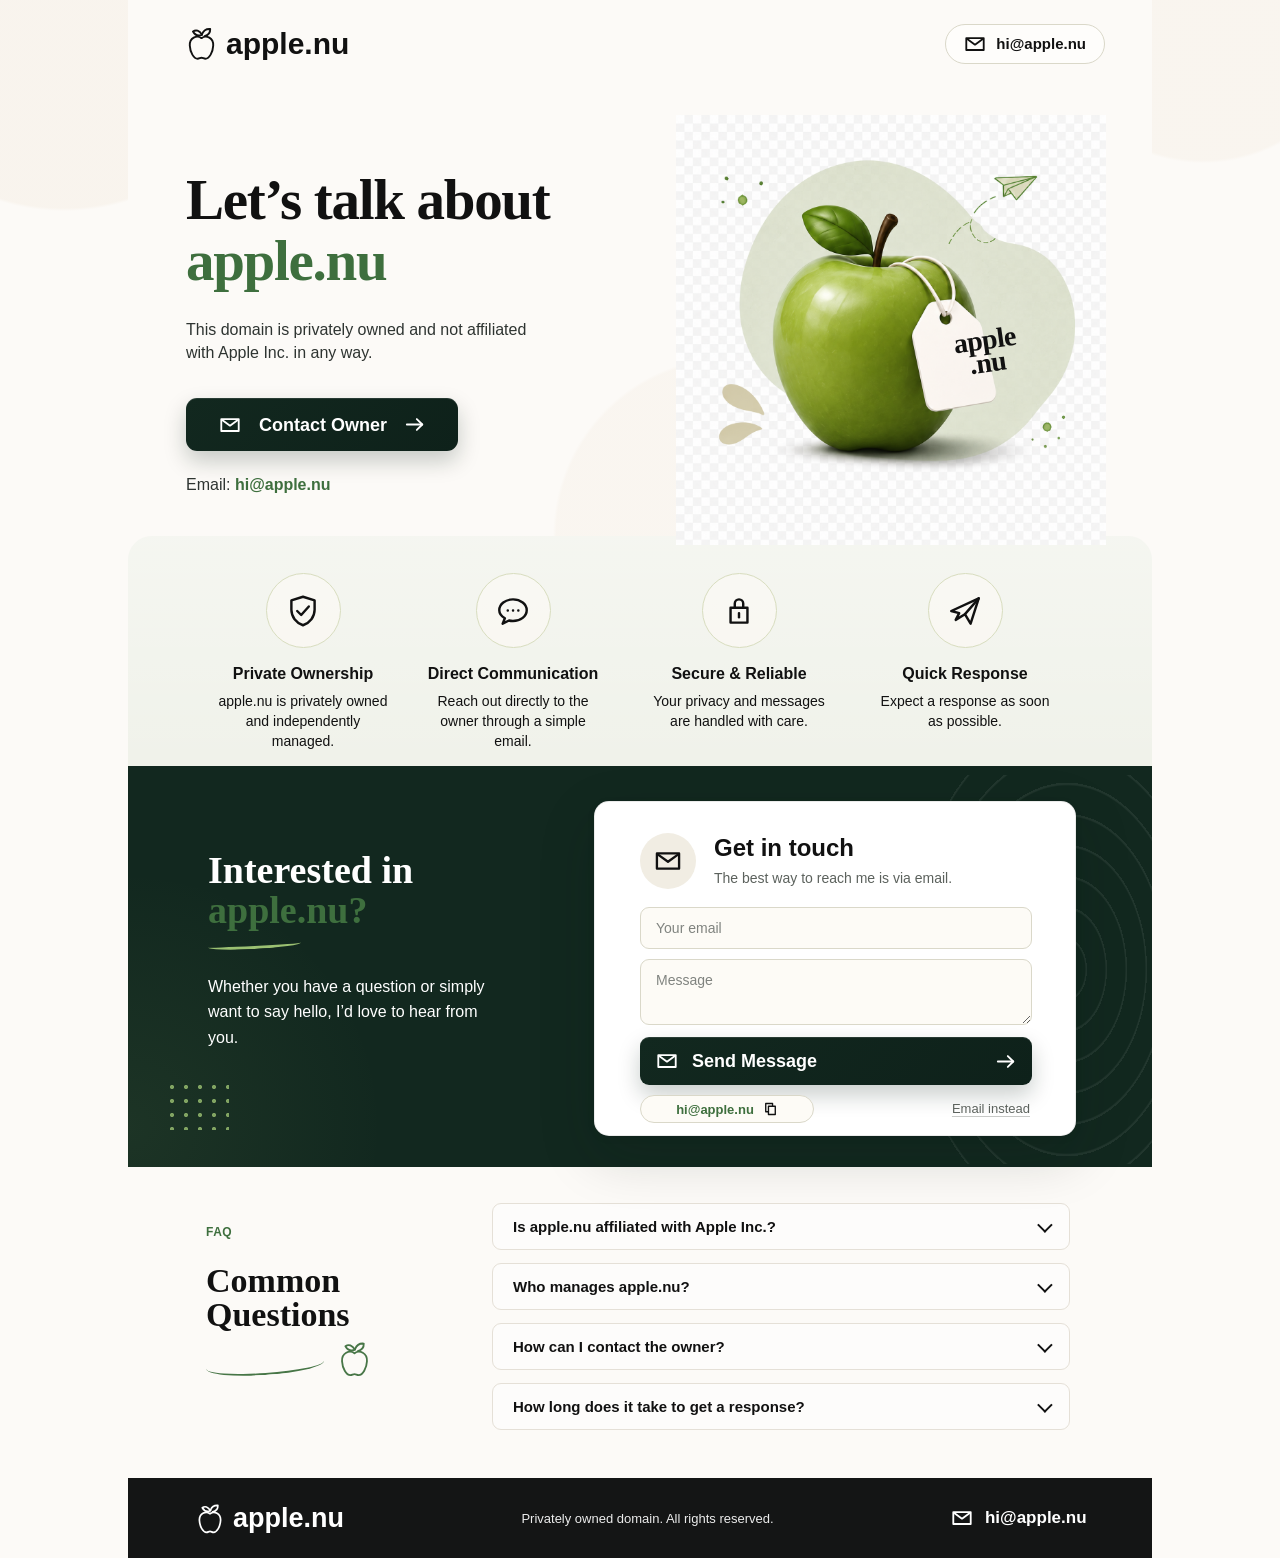
==== commit 525bb61f: "Fix mobile hero asset and 2-column feature grid" ====
--- a/index.html
+++ b/index.html
@@ -70,6 +70,7 @@
 
           <figure class="hero-illustration">
             <img src="src/assets/hero-illustration.png" alt="Apple.nu hero illustration">
+            <span class="tag-text" aria-hidden="true">apple<br>.nu</span>
           </figure>
         </div>
       </section>
--- a/style.css
+++ b/style.css
@@ -267,6 +267,7 @@
 }
 
 .hero-illustration {
+  position: relative;
   width: 100%;
   max-width: 455px;
   display: flex;
@@ -285,6 +286,21 @@
   opacity: 1;
   mix-blend-mode: normal;
   transform: none;
+}
+
+.tag-text {
+  position: absolute;
+  right: 88px;
+  top: 214px;
+  transform: rotate(-8deg);
+  color: var(--color-text);
+  font-family: var(--font-display);
+  font-size: 28px;
+  font-weight: 800;
+  line-height: 0.82;
+  letter-spacing: -0.02em;
+  text-align: center;
+  pointer-events: none;
 }
 
 .trust-feature-band {
@@ -887,6 +903,12 @@
     max-width: 390px;
   }
 
+  .tag-text {
+    right: 77px;
+    top: 184px;
+    font-size: 24px;
+  }
+
   .trust-feature-band {
     height: auto;
     padding: 36px 48px 44px;
@@ -1012,13 +1034,49 @@
     max-width: 360px;
   }
 
+  .tag-text {
+    right: 69px;
+    top: 169px;
+    font-size: 22px;
+  }
+
   .trust-feature-band {
     padding: 34px 20px 40px;
   }
 
   .feature-grid {
-    grid-template-columns: 1fr;
-    gap: 28px;
+    grid-template-columns: repeat(2, minmax(0, 1fr));
+    gap: 24px 16px;
+    align-items: start;
+  }
+
+  .feature-card {
+    min-width: 0;
+    padding: 8px 6px;
+  }
+
+  .feature-icon {
+    width: 64px;
+    height: 64px;
+    margin-inline: auto;
+  }
+
+  .feature-icon svg {
+    width: 32px;
+    height: 32px;
+  }
+
+  .feature-card h2 {
+    margin-top: 14px;
+    font-size: 16px;
+    line-height: 1.18;
+  }
+
+  .feature-card p {
+    width: auto;
+    max-width: 145px;
+    font-size: 13px;
+    line-height: 1.35;
   }
 
   .dark-contact-section {
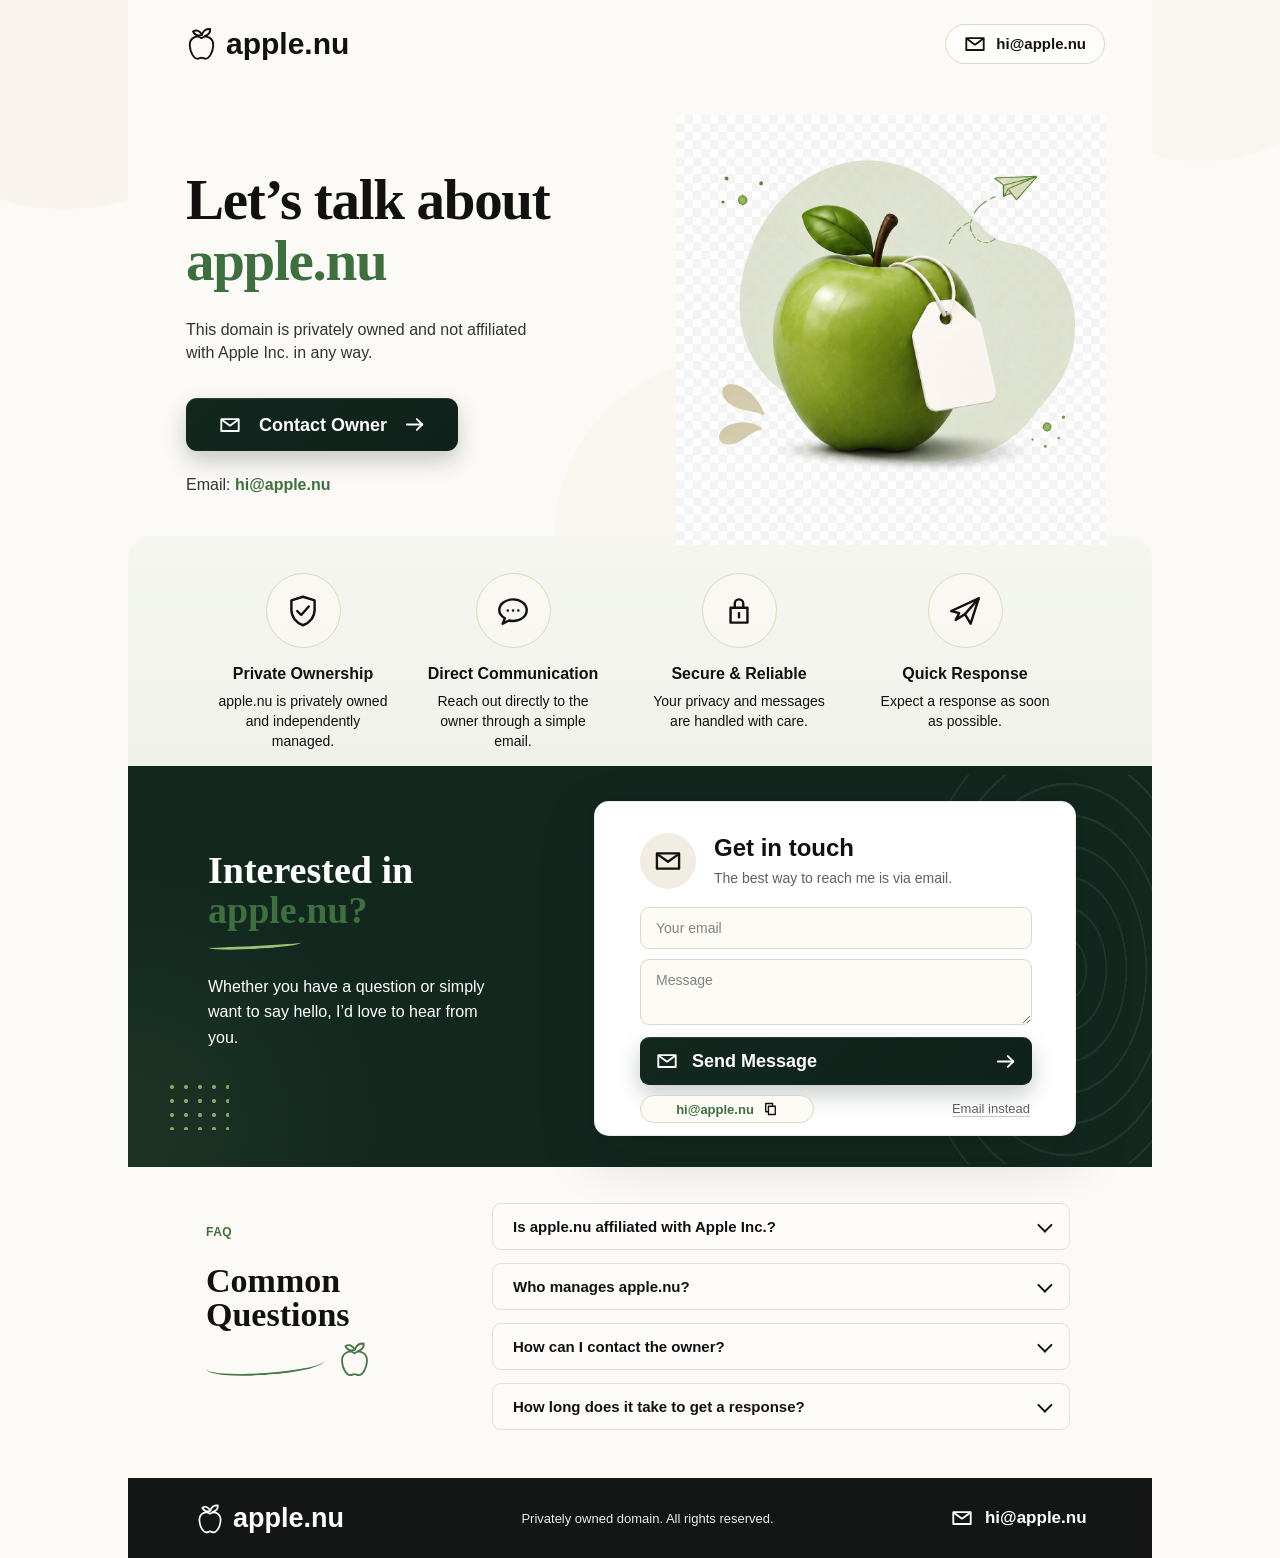
==== commit 4f09e750: "Fix hero illustration asset and tag alignment" ====
--- a/index.html
+++ b/index.html
@@ -13,6 +13,9 @@
     <meta name="twitter:title" content="Apple.nu">
     <meta name="twitter:description" content="Apple.nu is privately owned and independently managed. Contact the owner directly.">
     <title>Apple.nu</title>
+    <link rel="preconnect" href="https://fonts.googleapis.com">
+    <link rel="preconnect" href="https://fonts.gstatic.com" crossorigin>
+    <link href="https://fonts.googleapis.com/css2?family=Inter:wght@400;700&family=Playfair+Display:wght@800&display=swap" rel="stylesheet">
     <link rel="stylesheet" href="style.css">
   </head>
   <body>
@@ -70,7 +73,6 @@
 
           <figure class="hero-illustration">
             <img src="src/assets/hero-illustration.png" alt="Apple.nu hero illustration">
-            <span class="tag-text" aria-hidden="true">apple<br>.nu</span>
           </figure>
         </div>
       </section>
--- a/style.css
+++ b/style.css
@@ -267,40 +267,27 @@
 }
 
 .hero-illustration {
-  position: relative;
-  width: 100%;
-  max-width: 455px;
   display: flex;
   align-items: center;
   justify-content: center;
+  background: transparent;
+  overflow: visible;
+  width: 100%;
+  max-width: min(560px, 100%);
   margin: -54px 0 0;
 }
 
 .hero-illustration img {
   display: block;
   width: 100%;
-  max-width: 455px;
+  max-width: 560px;
   height: auto;
   object-fit: contain;
+  background: transparent;
   filter: none;
   opacity: 1;
   mix-blend-mode: normal;
   transform: none;
-}
-
-.tag-text {
-  position: absolute;
-  right: 88px;
-  top: 214px;
-  transform: rotate(-8deg);
-  color: var(--color-text);
-  font-family: var(--font-display);
-  font-size: 28px;
-  font-weight: 800;
-  line-height: 0.82;
-  letter-spacing: -0.02em;
-  text-align: center;
-  pointer-events: none;
 }
 
 .trust-feature-band {
@@ -749,10 +736,9 @@
     height 260ms cubic-bezier(0.22, 1, 0.36, 1),
     opacity 180ms ease,
     transform 220ms ease;
-  will-change: height, opacity, transform;
-}
-
-.faq-list details[open] .faq-answer {
+}
+
+.faq-list details[open]:not([data-faq-animating]) .faq-answer {
   height: auto;
   opacity: 1;
   transform: translateY(0);
@@ -903,12 +889,6 @@
     max-width: 390px;
   }
 
-  .tag-text {
-    right: 77px;
-    top: 184px;
-    font-size: 24px;
-  }
-
   .trust-feature-band {
     height: auto;
     padding: 36px 48px 44px;
@@ -1025,19 +1005,8 @@
   }
 
   .hero-illustration {
-    width: min(100%, 360px);
-    max-width: 360px;
-    margin: 0 auto;
-  }
-
-  .hero-illustration img {
-    max-width: 360px;
-  }
-
-  .tag-text {
-    right: 69px;
-    top: 169px;
-    font-size: 22px;
+    max-width: 100%;
+    margin: 32px auto 0;
   }
 
   .trust-feature-band {
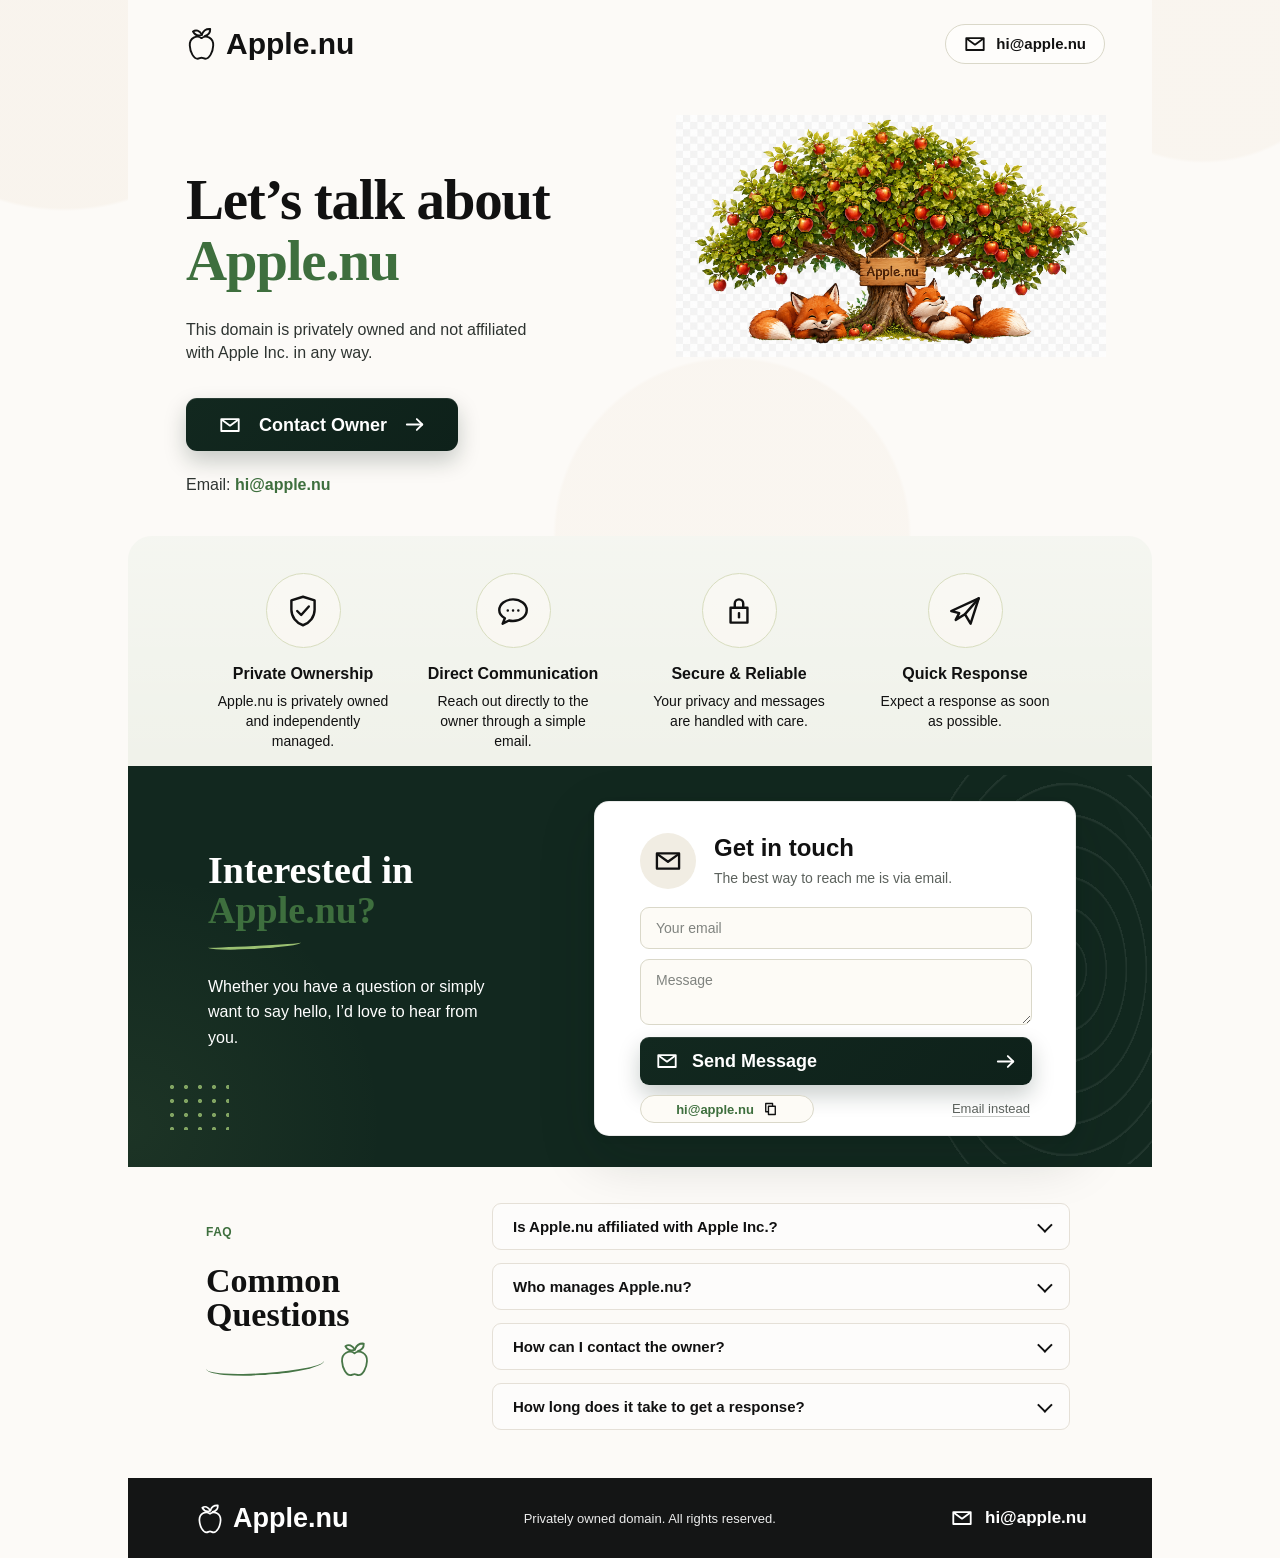
==== commit 063d530e: "Update FAQ interaction and hero illustration" ====
--- a/index.html
+++ b/index.html
@@ -13,16 +13,13 @@
     <meta name="twitter:title" content="Apple.nu">
     <meta name="twitter:description" content="Apple.nu is privately owned and independently managed. Contact the owner directly.">
     <title>Apple.nu</title>
-    <link rel="preconnect" href="https://fonts.googleapis.com">
-    <link rel="preconnect" href="https://fonts.gstatic.com" crossorigin>
-    <link href="https://fonts.googleapis.com/css2?family=Inter:wght@400;700&family=Playfair+Display:wght@800&display=swap" rel="stylesheet">
     <link rel="stylesheet" href="style.css">
   </head>
   <body>
     <main class="page-shell">
       <section class="hero-section" aria-labelledby="hero-title">
         <nav class="header-nav" aria-label="Primary">
-          <a class="brand-logo" href="/" aria-label="apple.nu home">
+          <a class="brand-logo" href="/" aria-label="Apple.nu home">
             <span class="brand-icon" aria-hidden="true">
               <svg viewBox="0 0 36 40" role="img">
                 <path d="M18.7 8.4c1.7-4.1 5-6.2 9.4-5.8.2 4.2-2.2 7.2-6.6 8.2" />
@@ -30,7 +27,7 @@
                 <path d="M18 13.2c5.5-4.2 14.1-.2 13.6 8.7-.4 7.5-4.5 15.2-9.1 15.2-1.8 0-2.9-1.1-4.5-1.1s-2.7 1.1-4.5 1.1c-4.6 0-8.7-7.7-9.1-15.2-.5-8.9 8.1-12.9 13.6-8.7Z" />
               </svg>
             </span>
-            <span>apple.nu</span>
+            <span>Apple.nu</span>
           </a>
 
           <a class="top-email-pill" href="mailto:hi@apple.nu">
@@ -48,7 +45,7 @@
           <div class="hero-copy">
             <h1 id="hero-title">
               <span class="hero-title-line">Let’s talk about</span>
-              <span class="hero-title-domain">apple.nu</span>
+              <span class="hero-title-domain">Apple.nu</span>
             </h1>
             <p class="hero-description">
               This domain is privately owned and not affiliated with Apple Inc. in any way.
@@ -87,7 +84,7 @@
               </svg>
             </span>
             <h2>Private Ownership</h2>
-            <p>apple.nu is privately owned and independently managed.</p>
+            <p>Apple.nu is privately owned and independently managed.</p>
           </article>
 
           <article class="feature-card">
@@ -130,7 +127,7 @@
         <div class="dark-dots" aria-hidden="true"></div>
         <div class="contour-lines" aria-hidden="true"></div>
         <div class="dark-copy-block">
-          <h2 id="dark-contact-title">Interested in <span>apple.nu?</span></h2>
+          <h2 id="dark-contact-title">Interested in <span>Apple.nu?</span></h2>
           <span class="hand-underline" aria-hidden="true"></span>
           <p>Whether you have a question or simply want to say hello, I’d love to hear from you.</p>
         </div>
@@ -212,35 +209,51 @@
         </div>
 
         <div class="faq-list">
-          <details class="faq-item" data-faq-item>
-            <summary class="faq-question">Is apple.nu affiliated with Apple Inc.?</summary>
-            <div class="faq-answer" data-faq-answer>
-              <p>No. apple.nu is privately owned and is not affiliated with Apple Inc. in any way.</p>
-            </div>
-          </details>
-          <details class="faq-item" data-faq-item>
-            <summary class="faq-question">Who manages apple.nu?</summary>
-            <div class="faq-answer" data-faq-answer>
-              <p>The domain is privately owned and independently managed.</p>
-            </div>
-          </details>
-          <details class="faq-item" data-faq-item>
-            <summary class="faq-question">How can I contact the owner?</summary>
-            <div class="faq-answer" data-faq-answer>
-              <p>Send an email to hi@apple.nu and your message will reach the owner directly.</p>
-            </div>
-          </details>
-          <details class="faq-item" data-faq-item>
-            <summary class="faq-question">How long does it take to get a response?</summary>
-            <div class="faq-answer" data-faq-answer>
-              <p>Response time can vary, but messages are reviewed as soon as possible.</p>
-            </div>
-          </details>
+          <article class="faq-item" data-faq-item>
+            <button class="faq-question" id="faq-question-1" type="button" aria-expanded="false" aria-controls="faq-answer-1" data-faq-button>
+              Is Apple.nu affiliated with Apple Inc.?
+            </button>
+            <div class="faq-answer" id="faq-answer-1" role="region" aria-labelledby="faq-question-1" aria-hidden="true" data-faq-answer>
+              <div class="faq-answer-inner">
+                <p>No. Apple.nu is privately owned and is not affiliated with Apple Inc. in any way.</p>
+              </div>
+            </div>
+          </article>
+          <article class="faq-item" data-faq-item>
+            <button class="faq-question" id="faq-question-2" type="button" aria-expanded="false" aria-controls="faq-answer-2" data-faq-button>
+              Who manages Apple.nu?
+            </button>
+            <div class="faq-answer" id="faq-answer-2" role="region" aria-labelledby="faq-question-2" aria-hidden="true" data-faq-answer>
+              <div class="faq-answer-inner">
+                <p>The domain is privately owned and independently managed.</p>
+              </div>
+            </div>
+          </article>
+          <article class="faq-item" data-faq-item>
+            <button class="faq-question" id="faq-question-3" type="button" aria-expanded="false" aria-controls="faq-answer-3" data-faq-button>
+              How can I contact the owner?
+            </button>
+            <div class="faq-answer" id="faq-answer-3" role="region" aria-labelledby="faq-question-3" aria-hidden="true" data-faq-answer>
+              <div class="faq-answer-inner">
+                <p>Send an email to hi@apple.nu and your message will reach the owner directly.</p>
+              </div>
+            </div>
+          </article>
+          <article class="faq-item" data-faq-item>
+            <button class="faq-question" id="faq-question-4" type="button" aria-expanded="false" aria-controls="faq-answer-4" data-faq-button>
+              How long does it take to get a response?
+            </button>
+            <div class="faq-answer" id="faq-answer-4" role="region" aria-labelledby="faq-question-4" aria-hidden="true" data-faq-answer>
+              <div class="faq-answer-inner">
+                <p>Response time can vary, but messages are reviewed as soon as possible.</p>
+              </div>
+            </div>
+          </article>
         </div>
       </section>
 
       <footer class="site-footer">
-        <a class="footer-brand" href="/" aria-label="apple.nu home">
+        <a class="footer-brand" href="/" aria-label="Apple.nu home">
           <span class="brand-icon" aria-hidden="true">
             <svg viewBox="0 0 36 40" role="img">
               <path d="M18.7 8.4c1.7-4.1 5-6.2 9.4-5.8.2 4.2-2.2 7.2-6.6 8.2" />
@@ -248,7 +261,7 @@
               <path d="M18 13.2c5.5-4.2 14.1-.2 13.6 8.7-.4 7.5-4.5 15.2-9.1 15.2-1.8 0-2.9-1.1-4.5-1.1s-2.7 1.1-4.5 1.1c-4.6 0-8.7-7.7-9.1-15.2-.5-8.9 8.1-12.9 13.6-8.7Z" />
             </svg>
           </span>
-          <span>apple.nu</span>
+          <span>Apple.nu</span>
         </a>
         <p>Privately owned domain. All rights reserved.</p>
         <a class="footer-email" href="mailto:hi@apple.nu">
@@ -290,121 +303,26 @@
       }
 
       const faqItems = Array.from(document.querySelectorAll("[data-faq-item]"));
-      const reducedMotion = window.matchMedia("(prefers-reduced-motion: reduce)");
-
-      const closeFaq = (item) => {
+
+      const setFaqState = (item, isOpen) => {
+        const button = item.querySelector("[data-faq-button]");
         const answer = item.querySelector("[data-faq-answer]");
-        if (!answer || !item.open) return Promise.resolve();
-
-        return new Promise((resolve) => {
-          let fallbackTimer;
-          let onTransitionEnd = () => {};
-
-          const finishClose = () => {
-            window.clearTimeout(fallbackTimer);
-            answer.removeEventListener("transitionend", onTransitionEnd);
-            item.removeAttribute("open");
-            item.removeAttribute("data-faq-animating");
-            answer.style.height = "";
-            answer.style.opacity = "";
-            answer.style.transform = "";
-            resolve();
-          };
-
-          onTransitionEnd = (event) => {
-            if (event.propertyName === "height") {
-              finishClose();
-            }
-          };
-
-          if (reducedMotion.matches) {
-            finishClose();
-            return;
-          }
-
-          item.setAttribute("data-faq-animating", "closing");
-          answer.style.height = `${answer.scrollHeight}px`;
-          answer.style.opacity = "1";
-          answer.style.transform = "translateY(0)";
-
-          answer.addEventListener("transitionend", onTransitionEnd);
-
-          requestAnimationFrame(() => {
-            answer.style.height = "0px";
-            answer.style.opacity = "0";
-            answer.style.transform = "translateY(-4px)";
-          });
-
-          fallbackTimer = window.setTimeout(finishClose, 360);
-        });
+        if (!button || !answer) return;
+
+        item.classList.toggle("is-open", isOpen);
+        button.setAttribute("aria-expanded", String(isOpen));
+        answer.setAttribute("aria-hidden", String(!isOpen));
       };
 
-      const openFaq = (item) => {
-        const answer = item.querySelector("[data-faq-answer]");
-        if (!answer || item.open) return Promise.resolve();
-
-        return new Promise((resolve) => {
-          let fallbackTimer;
-          let onTransitionEnd = () => {};
-
-          const finishOpen = () => {
-            window.clearTimeout(fallbackTimer);
-            answer.removeEventListener("transitionend", onTransitionEnd);
-            item.removeAttribute("data-faq-animating");
-            answer.style.height = "auto";
-            answer.style.opacity = "";
-            answer.style.transform = "";
-            resolve();
-          };
-
-          onTransitionEnd = (event) => {
-            if (event.propertyName === "height") {
-              finishOpen();
-            }
-          };
-
-          item.setAttribute("open", "");
-
-          if (reducedMotion.matches) {
-            finishOpen();
-            return;
-          }
-
-          item.setAttribute("data-faq-animating", "opening");
-          answer.style.height = "0px";
-          answer.style.opacity = "0";
-          answer.style.transform = "translateY(-4px)";
-
-          answer.addEventListener("transitionend", onTransitionEnd);
-
-          requestAnimationFrame(() => {
-            answer.style.height = `${answer.scrollHeight}px`;
-            answer.style.opacity = "1";
-            answer.style.transform = "translateY(0)";
-          });
-
-          fallbackTimer = window.setTimeout(finishOpen, 360);
-        });
-      };
-
-      let faqAnimationQueue = Promise.resolve();
-
       faqItems.forEach((item) => {
-        const summary = item.querySelector("summary");
-        if (!summary) return;
-
-        summary.addEventListener("click", (event) => {
-          event.preventDefault();
-
-          faqAnimationQueue = faqAnimationQueue.then(async () => {
-            const otherOpenItems = faqItems.filter((otherItem) => otherItem !== item && otherItem.open);
-            await Promise.all(otherOpenItems.map(closeFaq));
-
-            if (item.open) {
-              await closeFaq(item);
-            } else {
-              await openFaq(item);
-            }
+        const button = item.querySelector("[data-faq-button]");
+        if (!button) return;
+
+        button.addEventListener("click", () => {
+          const shouldOpen = !item.classList.contains("is-open");
+
+          faqItems.forEach((otherItem) => {
+            setFaqState(otherItem, otherItem === item ? shouldOpen : false);
           });
         });
       });
--- a/style.css
+++ b/style.css
@@ -674,7 +674,7 @@
   overflow: visible;
 }
 
-.faq-list details {
+.faq-item {
   width: 578px;
   max-width: 100%;
   height: auto;
@@ -685,36 +685,39 @@
   overflow: hidden;
 }
 
-.faq-list summary,
 .faq-question {
+  width: 100%;
   min-height: 45px;
   display: flex;
   align-items: center;
   justify-content: space-between;
+  gap: 18px;
   padding: 13px 20px;
+  border: 0;
+  background: transparent;
+  color: inherit;
   cursor: pointer;
+  font-family: var(--font-body);
   font-size: 15px;
   font-weight: 700;
   line-height: 1.2;
+  text-align: left;
   list-style: none;
 }
 
-.faq-list summary::-webkit-details-marker {
-  display: none;
-}
-
-.faq-item summary:focus {
+.faq-question:focus {
   outline: none;
 }
 
-.faq-item summary:focus-visible {
+.faq-question:focus-visible {
   outline: 2px solid rgba(64, 115, 70, 0.35);
   outline-offset: 4px;
   border-radius: 12px;
 }
 
-.faq-list summary::after {
+.faq-question::after {
   content: "";
+  flex: 0 0 auto;
   width: 9px;
   height: 9px;
   border-right: 2px solid currentColor;
@@ -723,25 +726,30 @@
   transition: transform 220ms cubic-bezier(0.22, 1, 0.36, 1);
 }
 
-.faq-list details[open] summary::after {
+.faq-item.is-open .faq-question::after {
   transform: rotate(225deg) translateY(-2px);
 }
 
 .faq-answer {
-  height: 0;
-  overflow: hidden;
+  display: grid;
+  grid-template-rows: 0fr;
   opacity: 0;
   transform: translateY(-4px);
   transition:
-    height 260ms cubic-bezier(0.22, 1, 0.36, 1),
+    grid-template-rows 280ms cubic-bezier(0.22, 1, 0.36, 1),
     opacity 180ms ease,
     transform 220ms ease;
 }
 
-.faq-list details[open]:not([data-faq-animating]) .faq-answer {
-  height: auto;
+.faq-item.is-open .faq-answer {
+  grid-template-rows: 1fr;
   opacity: 1;
   transform: translateY(0);
+}
+
+.faq-answer-inner {
+  min-height: 0;
+  overflow: hidden;
 }
 
 .faq-answer p {
@@ -754,7 +762,7 @@
 
 @media (prefers-reduced-motion: reduce) {
   .faq-answer,
-  .faq-list summary::after {
+  .faq-question::after {
     transition: none;
   }
 
@@ -946,7 +954,7 @@
     top: 100px;
   }
 
-  .faq-list details {
+  .faq-item {
     width: 100%;
   }
 }
@@ -1097,12 +1105,25 @@
 
   .faq-title-block {
     padding-top: 0;
-    min-height: auto;
-  }
-
-  .faq-scribble,
+    min-height: 122px;
+  }
+
+  .faq-scribble {
+    left: 0;
+    top: 92px;
+    width: 92px;
+    height: 15px;
+    display: block;
+    opacity: 0.42;
+  }
+
   .faq-apple {
-    display: none;
+    left: 112px;
+    top: 78px;
+    width: 24px;
+    height: 30px;
+    display: block;
+    opacity: 0.42;
   }
 
   .site-footer {
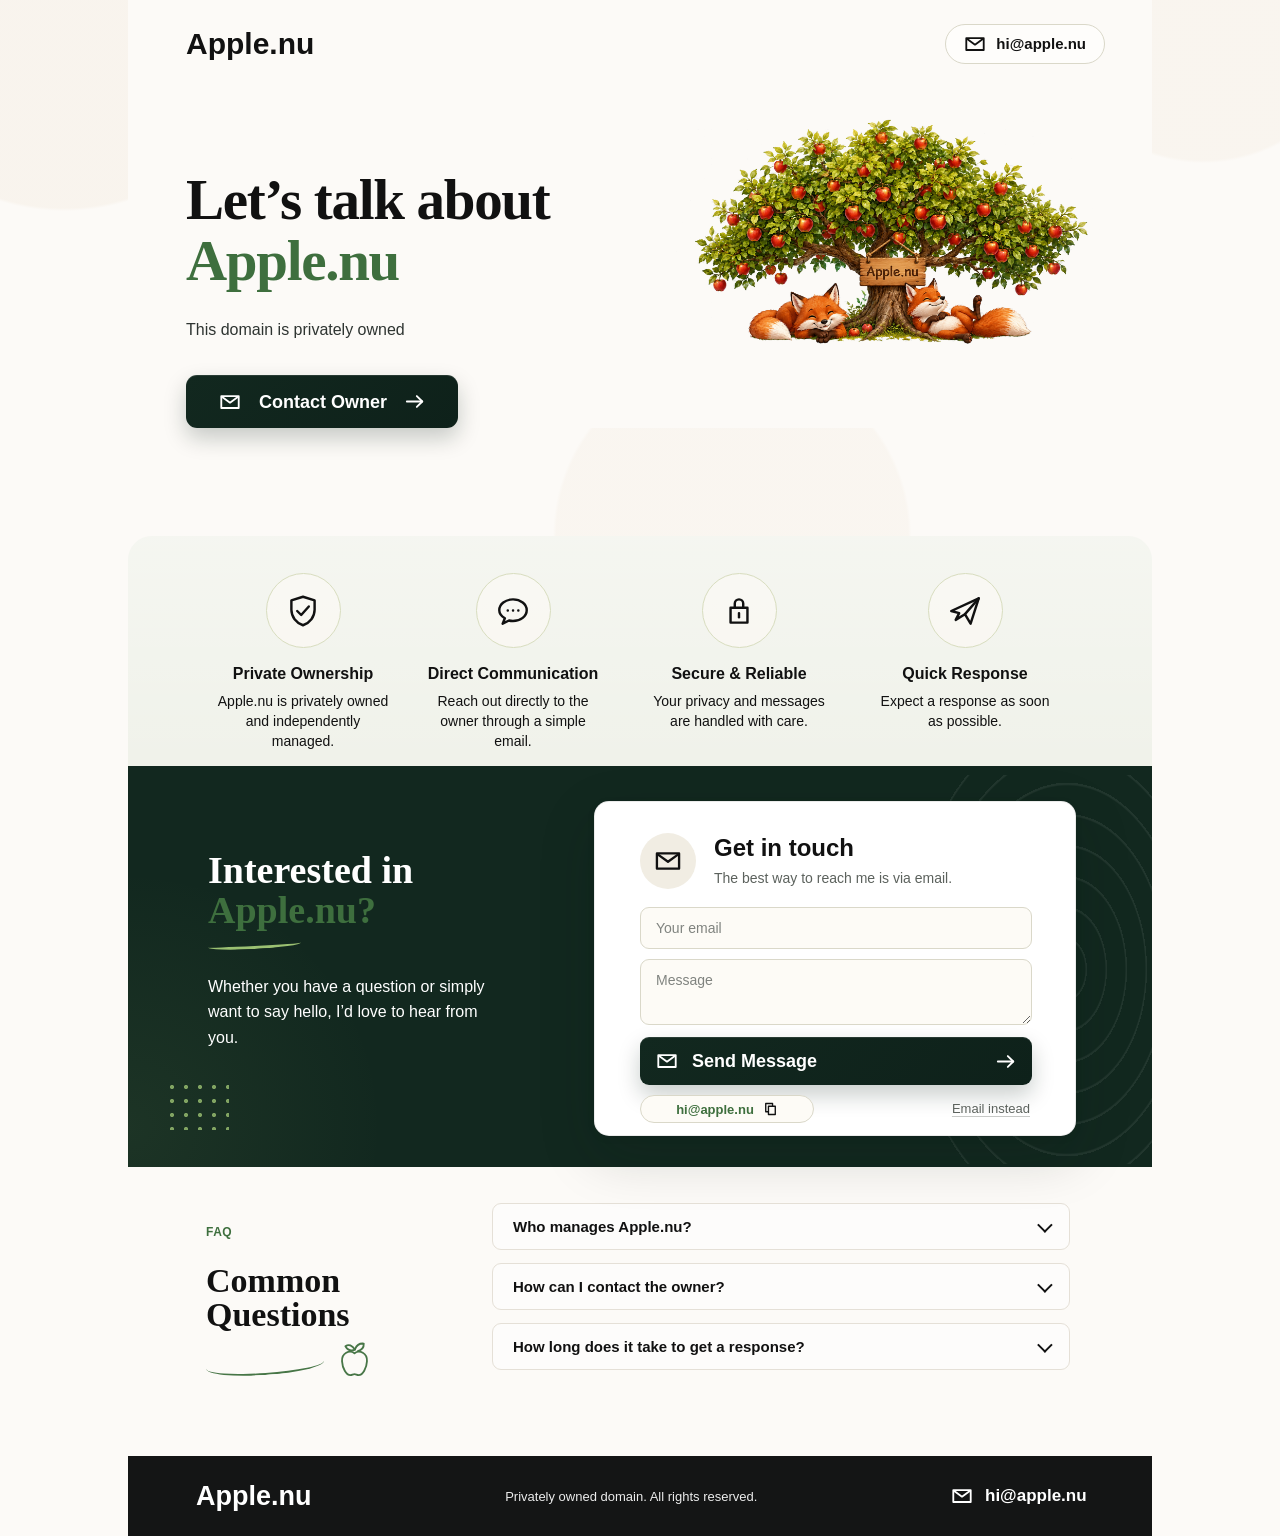
==== commit bc0ffe00: "Simplify Apple.nu header copy and FAQ" ====
--- a/index.html
+++ b/index.html
@@ -20,13 +20,6 @@
       <section class="hero-section" aria-labelledby="hero-title">
         <nav class="header-nav" aria-label="Primary">
           <a class="brand-logo" href="/" aria-label="Apple.nu home">
-            <span class="brand-icon" aria-hidden="true">
-              <svg viewBox="0 0 36 40" role="img">
-                <path d="M18.7 8.4c1.7-4.1 5-6.2 9.4-5.8.2 4.2-2.2 7.2-6.6 8.2" />
-                <path d="M18.7 9.3c-3.4-5-7-6.3-10.6-3.8 2.3 4.1 5.7 5.8 10.6 3.8Z" />
-                <path d="M18 13.2c5.5-4.2 14.1-.2 13.6 8.7-.4 7.5-4.5 15.2-9.1 15.2-1.8 0-2.9-1.1-4.5-1.1s-2.7 1.1-4.5 1.1c-4.6 0-8.7-7.7-9.1-15.2-.5-8.9 8.1-12.9 13.6-8.7Z" />
-              </svg>
-            </span>
             <span>Apple.nu</span>
           </a>
 
@@ -48,7 +41,7 @@
               <span class="hero-title-domain">Apple.nu</span>
             </h1>
             <p class="hero-description">
-              This domain is privately owned and not affiliated with Apple Inc. in any way.
+              This domain is privately owned
             </p>
             <a class="primary-button" href="mailto:hi@apple.nu">
               <span class="mail-icon" aria-hidden="true">
@@ -65,7 +58,6 @@
                 </svg>
               </span>
             </a>
-            <p class="email-inline">Email: <a href="mailto:hi@apple.nu">hi@apple.nu</a></p>
           </div>
 
           <figure class="hero-illustration">
@@ -211,39 +203,29 @@
         <div class="faq-list">
           <article class="faq-item" data-faq-item>
             <button class="faq-question" id="faq-question-1" type="button" aria-expanded="false" aria-controls="faq-answer-1" data-faq-button>
-              Is Apple.nu affiliated with Apple Inc.?
+              Who manages Apple.nu?
             </button>
             <div class="faq-answer" id="faq-answer-1" role="region" aria-labelledby="faq-question-1" aria-hidden="true" data-faq-answer>
-              <div class="faq-answer-inner">
-                <p>No. Apple.nu is privately owned and is not affiliated with Apple Inc. in any way.</p>
-              </div>
-            </div>
-          </article>
-          <article class="faq-item" data-faq-item>
-            <button class="faq-question" id="faq-question-2" type="button" aria-expanded="false" aria-controls="faq-answer-2" data-faq-button>
-              Who manages Apple.nu?
-            </button>
-            <div class="faq-answer" id="faq-answer-2" role="region" aria-labelledby="faq-question-2" aria-hidden="true" data-faq-answer>
               <div class="faq-answer-inner">
                 <p>The domain is privately owned and independently managed.</p>
               </div>
             </div>
           </article>
           <article class="faq-item" data-faq-item>
-            <button class="faq-question" id="faq-question-3" type="button" aria-expanded="false" aria-controls="faq-answer-3" data-faq-button>
+            <button class="faq-question" id="faq-question-2" type="button" aria-expanded="false" aria-controls="faq-answer-2" data-faq-button>
               How can I contact the owner?
             </button>
-            <div class="faq-answer" id="faq-answer-3" role="region" aria-labelledby="faq-question-3" aria-hidden="true" data-faq-answer>
+            <div class="faq-answer" id="faq-answer-2" role="region" aria-labelledby="faq-question-2" aria-hidden="true" data-faq-answer>
               <div class="faq-answer-inner">
                 <p>Send an email to hi@apple.nu and your message will reach the owner directly.</p>
               </div>
             </div>
           </article>
           <article class="faq-item" data-faq-item>
-            <button class="faq-question" id="faq-question-4" type="button" aria-expanded="false" aria-controls="faq-answer-4" data-faq-button>
+            <button class="faq-question" id="faq-question-3" type="button" aria-expanded="false" aria-controls="faq-answer-3" data-faq-button>
               How long does it take to get a response?
             </button>
-            <div class="faq-answer" id="faq-answer-4" role="region" aria-labelledby="faq-question-4" aria-hidden="true" data-faq-answer>
+            <div class="faq-answer" id="faq-answer-3" role="region" aria-labelledby="faq-question-3" aria-hidden="true" data-faq-answer>
               <div class="faq-answer-inner">
                 <p>Response time can vary, but messages are reviewed as soon as possible.</p>
               </div>
@@ -254,13 +236,6 @@
 
       <footer class="site-footer">
         <a class="footer-brand" href="/" aria-label="Apple.nu home">
-          <span class="brand-icon" aria-hidden="true">
-            <svg viewBox="0 0 36 40" role="img">
-              <path d="M18.7 8.4c1.7-4.1 5-6.2 9.4-5.8.2 4.2-2.2 7.2-6.6 8.2" />
-              <path d="M18.7 9.3c-3.4-5-7-6.3-10.6-3.8 2.3 4.1 5.7 5.8 10.6 3.8Z" />
-              <path d="M18 13.2c5.5-4.2 14.1-.2 13.6 8.7-.4 7.5-4.5 15.2-9.1 15.2-1.8 0-2.9-1.1-4.5-1.1s-2.7 1.1-4.5 1.1c-4.6 0-8.7-7.7-9.1-15.2-.5-8.9 8.1-12.9 13.6-8.7Z" />
-            </svg>
-          </span>
           <span>Apple.nu</span>
         </a>
         <p>Privately owned domain. All rights reserved.</p>
--- a/style.css
+++ b/style.css
@@ -86,9 +86,14 @@
   position: relative;
   height: 536px;
   padding: 23px 47px 42px 58px;
+  background-color: var(--color-bg);
   background:
     radial-gradient(circle at 59% 100%, rgba(248, 243, 236, 0.62) 0 11rem, transparent 11.2rem),
     var(--color-bg);
+  transform: none;
+  will-change: auto;
+  -webkit-backface-visibility: visible;
+  backface-visibility: visible;
 }
 
 .header-nav {
@@ -151,6 +156,9 @@
   gap: 60px;
   align-items: start;
   margin-top: 104px;
+  background-color: var(--color-bg);
+  transform: none;
+  will-change: auto;
 }
 
 .hero-copy {
@@ -270,7 +278,7 @@
   display: flex;
   align-items: center;
   justify-content: center;
-  background: transparent;
+  background: var(--color-bg);
   overflow: visible;
   width: 100%;
   max-width: min(560px, 100%);
@@ -283,11 +291,14 @@
   max-width: 560px;
   height: auto;
   object-fit: contain;
-  background: transparent;
+  background: var(--color-bg);
   filter: none;
   opacity: 1;
   mix-blend-mode: normal;
   transform: none;
+  will-change: auto;
+  -webkit-backface-visibility: visible;
+  backface-visibility: visible;
 }
 
 .trust-feature-band {
@@ -1100,30 +1111,35 @@
   }
 
   .faq-section {
-    padding: 42px 20px;
+    gap: 18px;
+    padding: 40px 20px 44px;
   }
 
   .faq-title-block {
     padding-top: 0;
-    min-height: 122px;
+    min-height: 96px;
+  }
+
+  .faq-title-block p {
+    margin-bottom: 12px;
   }
 
   .faq-scribble {
-    left: 0;
-    top: 92px;
-    width: 92px;
-    height: 15px;
+    left: 2px;
+    top: 76px;
+    width: 78px;
+    height: 12px;
     display: block;
-    opacity: 0.42;
+    opacity: 0.36;
   }
 
   .faq-apple {
-    left: 112px;
-    top: 78px;
-    width: 24px;
-    height: 30px;
+    left: 94px;
+    top: 62px;
+    width: 20px;
+    height: 25px;
     display: block;
-    opacity: 0.42;
+    opacity: 0.36;
   }
 
   .site-footer {
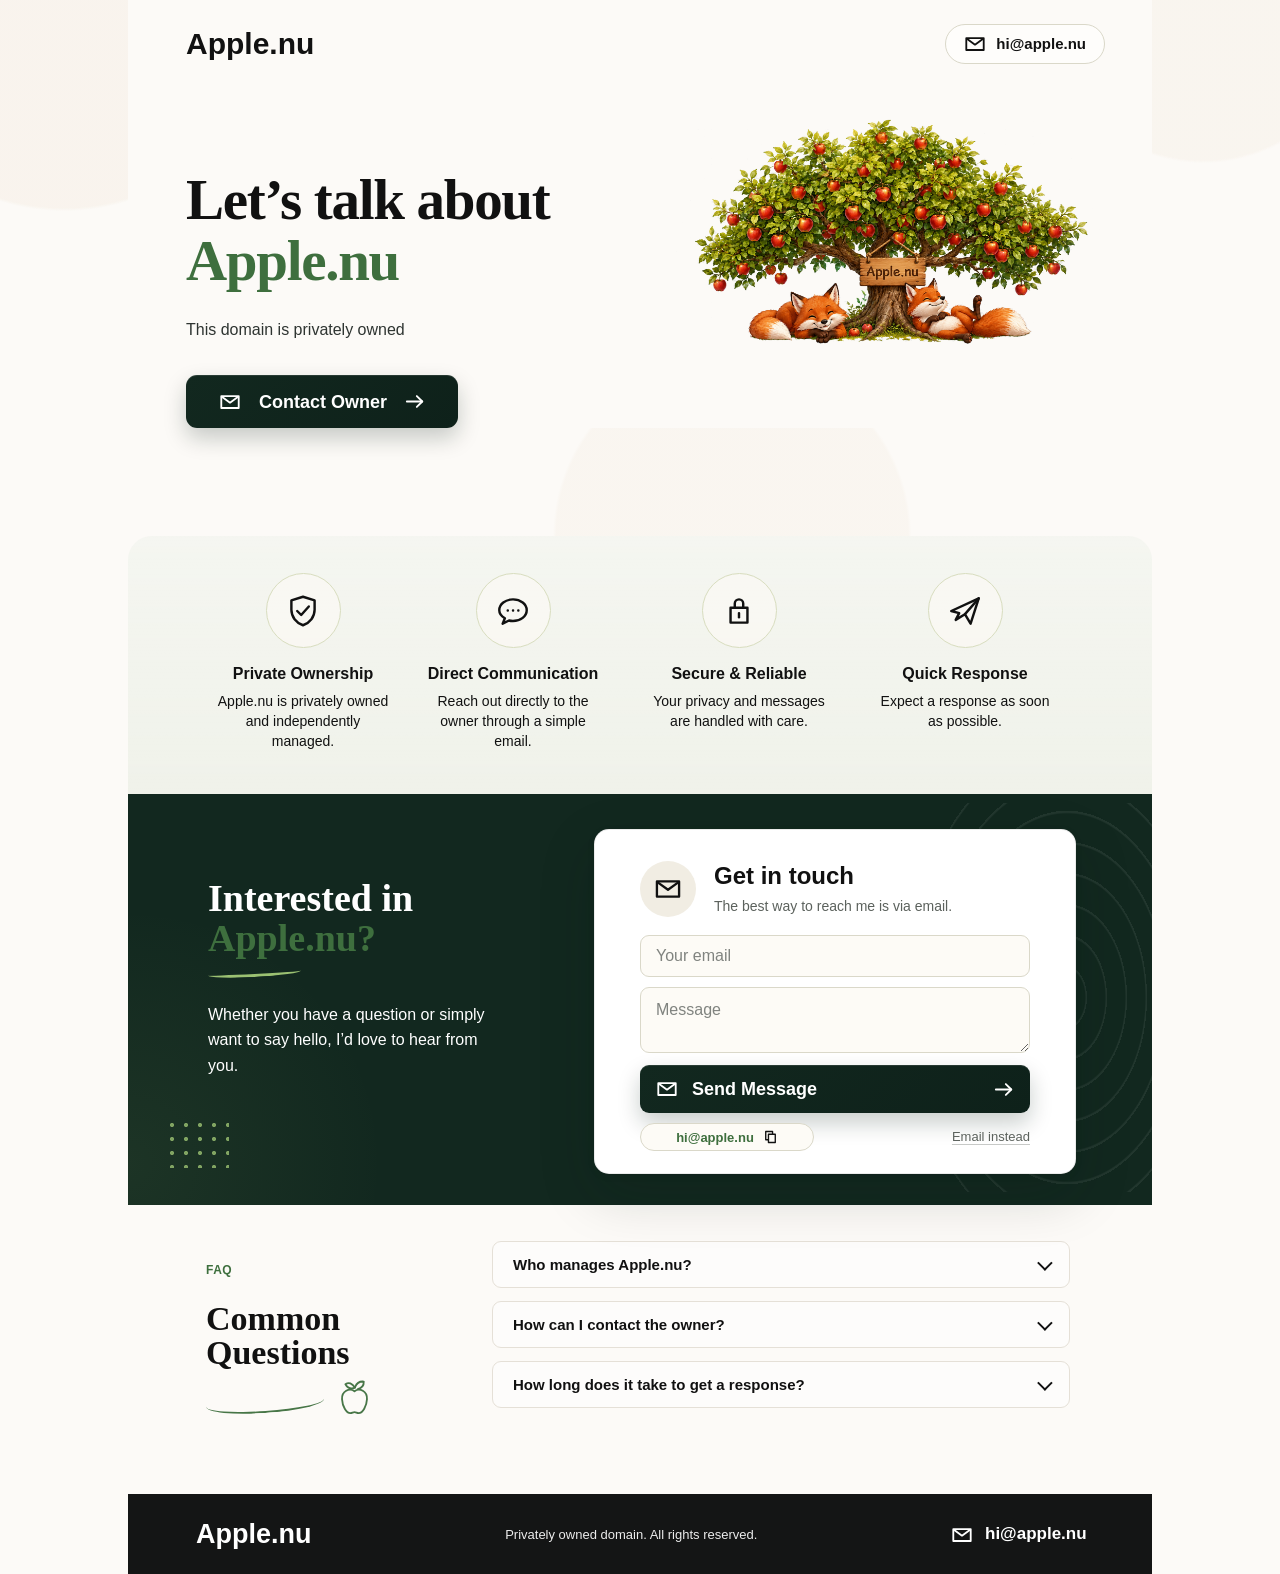
==== commit c46a605a: "Improve Netlify contact form notification labels" ====
--- a/index.html
+++ b/index.html
@@ -140,12 +140,13 @@
 
           <form class="netlify-contact-form" name="contact" method="POST" data-netlify="true" netlify-honeypot="bot-field">
             <input type="hidden" name="form-name" value="contact">
+            <input type="hidden" name="subject" data-remove-prefix value="New message from Apple.nu">
             <p class="bot-field">
               <label>Leave this field empty <input name="bot-field"></label>
             </p>
 
             <div class="form-group">
-              <label class="visually-hidden" for="contact-email">Your email</label>
+              <label class="visually-hidden" for="contact-email">Contact email</label>
               <input class="premium-input" id="contact-email" name="email" type="email" autocomplete="email" placeholder="Your email" required>
             </div>
 
--- a/style.css
+++ b/style.css
@@ -47,17 +47,28 @@
 }
 
 html {
+  width: 100%;
   min-height: 100%;
+  overflow-x: clip;
   background: var(--color-bg);
 }
 
 body {
+  width: 100%;
   min-height: 100vh;
   margin: 0;
+  overflow-x: clip;
   background:
     radial-gradient(circle at 5% 0%, rgba(248, 243, 236, 0.88) 0 13rem, transparent 13.2rem),
     radial-gradient(circle at 94% 0%, rgba(248, 243, 236, 0.74) 0 10rem, transparent 10.2rem),
     var(--color-bg);
+}
+
+@supports not (overflow: clip) {
+  html,
+  body {
+    overflow-x: hidden;
+  }
 }
 
 a {
@@ -78,13 +89,22 @@
 .page-shell {
   width: min(100%, 1024px);
   margin: 0 auto;
-  overflow: hidden;
+  overflow-x: clip;
+  overflow-y: visible;
   background: var(--color-bg);
+}
+
+@supports not (overflow: clip) {
+  .page-shell {
+    overflow-x: hidden;
+    overflow-y: visible;
+  }
 }
 
 .hero-section {
   position: relative;
-  height: 536px;
+  min-height: 536px;
+  height: auto;
   padding: 23px 47px 42px 58px;
   background-color: var(--color-bg);
   background:
@@ -192,6 +212,8 @@
 }
 
 .hero-description {
+  height: auto;
+  overflow: visible;
   width: 370px;
   margin: 27px 0 0;
   color: var(--color-text-soft);
@@ -302,7 +324,8 @@
 }
 
 .trust-feature-band {
-  height: 230px;
+  min-height: 230px;
+  height: auto;
   padding: 37px 89px 42px 85px;
   border-radius: var(--radius-lg) var(--radius-lg) 0 0;
   background:
@@ -358,7 +381,8 @@
 
 .dark-contact-section {
   position: relative;
-  height: 401px;
+  min-height: 401px;
+  height: auto;
   display: grid;
   grid-template-columns: 320px 482px;
   gap: 66px;
@@ -426,7 +450,8 @@
   position: relative;
   z-index: 1;
   width: 482px;
-  height: 335px;
+  min-height: 335px;
+  height: auto;
   padding: 31px 45px 22px;
   border: 1px solid var(--color-border-light);
   border-radius: 15px;
@@ -495,7 +520,8 @@
 }
 
 .premium-input {
-  width: 392px;
+  width: 100%;
+  max-width: 392px;
   height: 42px;
   display: block;
   padding: 0 15px;
@@ -504,7 +530,10 @@
   appearance: none;
   background: var(--color-paper);
   color: var(--color-text);
-  font: 500 14px/1.35 var(--font-body);
+  font-family: var(--font-body);
+  font-size: 16px;
+  font-weight: 500;
+  line-height: 1.35;
   transition: border-color 160ms ease, background 160ms ease, box-shadow 160ms ease;
 }
 
@@ -543,7 +572,8 @@
 }
 
 .send-email-button {
-  width: 392px;
+  width: 100%;
+  max-width: 392px;
   height: 48px;
   gap: 14px;
   margin-top: 2px;
@@ -1142,6 +1172,17 @@
     opacity: 0.36;
   }
 
+  .faq-answer {
+    transform: none;
+    transition:
+      grid-template-rows 240ms cubic-bezier(0.22, 1, 0.36, 1),
+      opacity 160ms ease;
+  }
+
+  .faq-item.is-open .faq-answer {
+    transform: none;
+  }
+
   .site-footer {
     height: auto;
     flex-direction: column;
